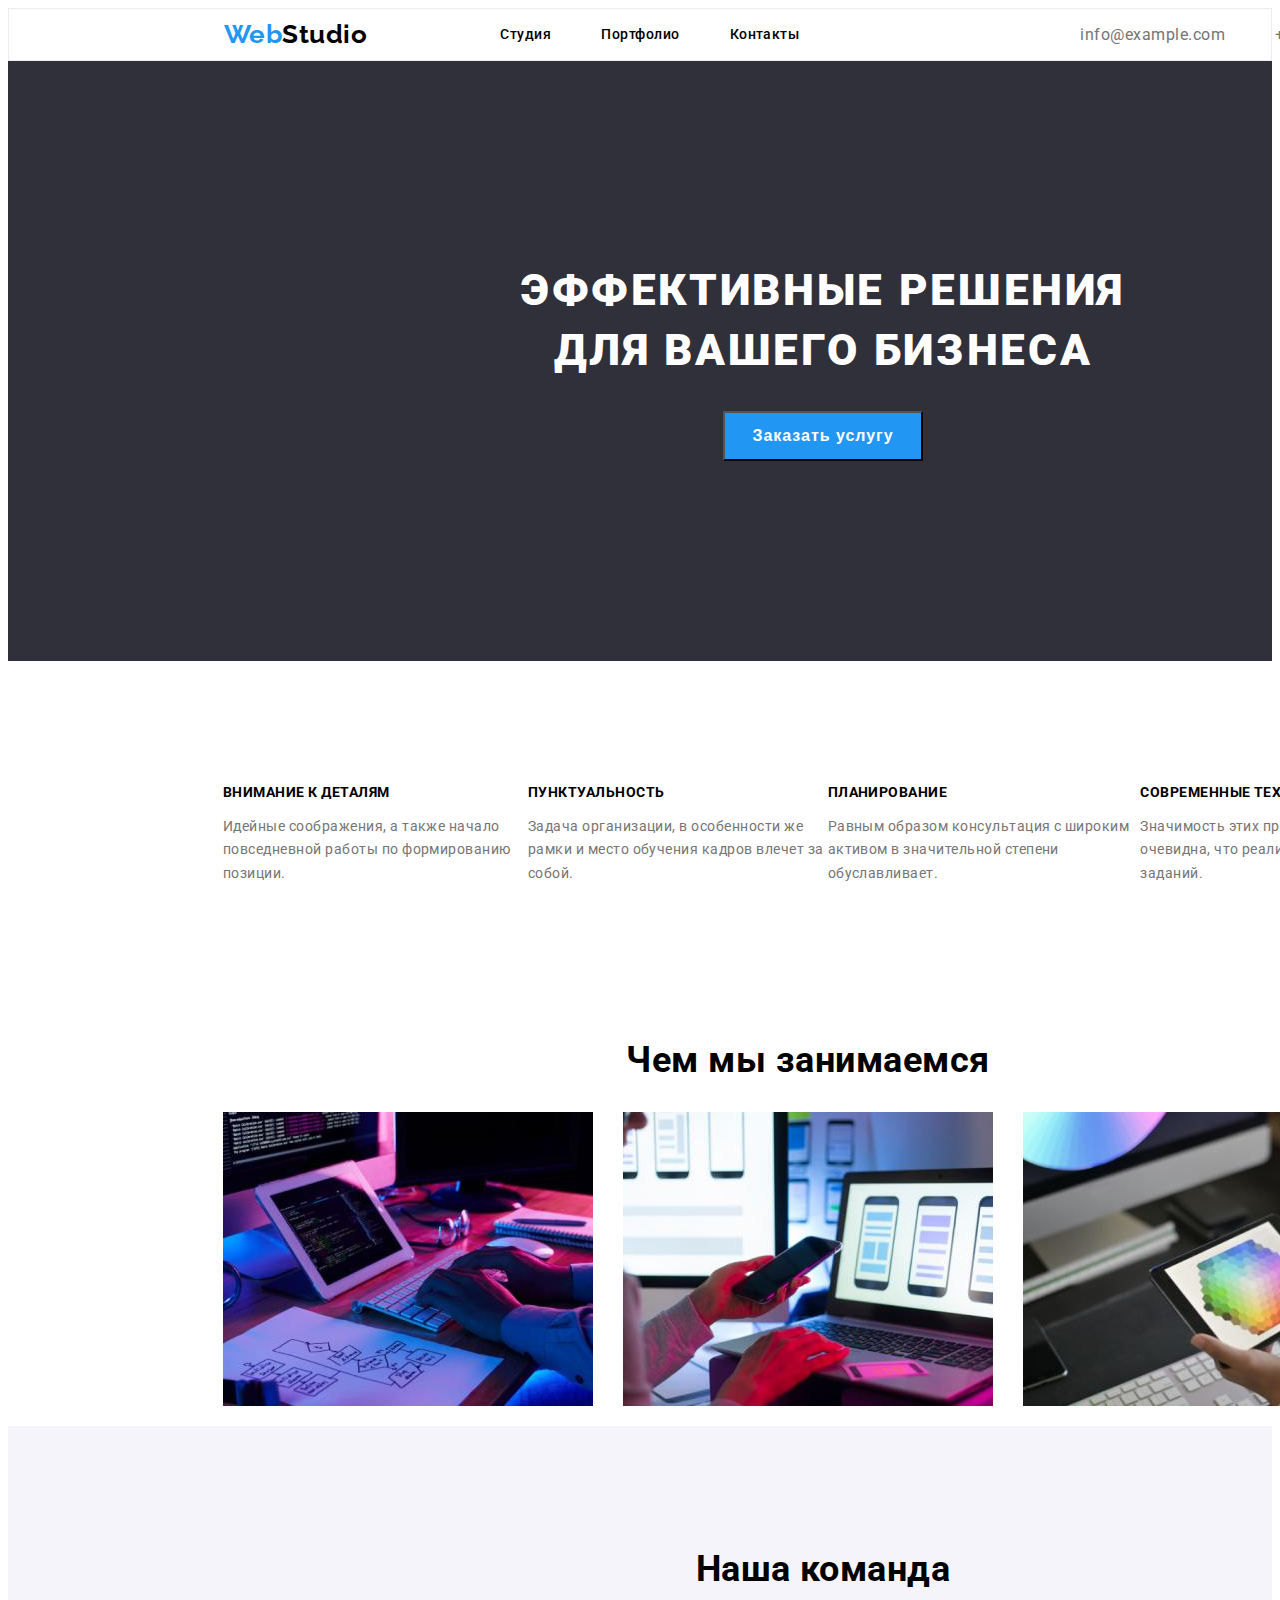
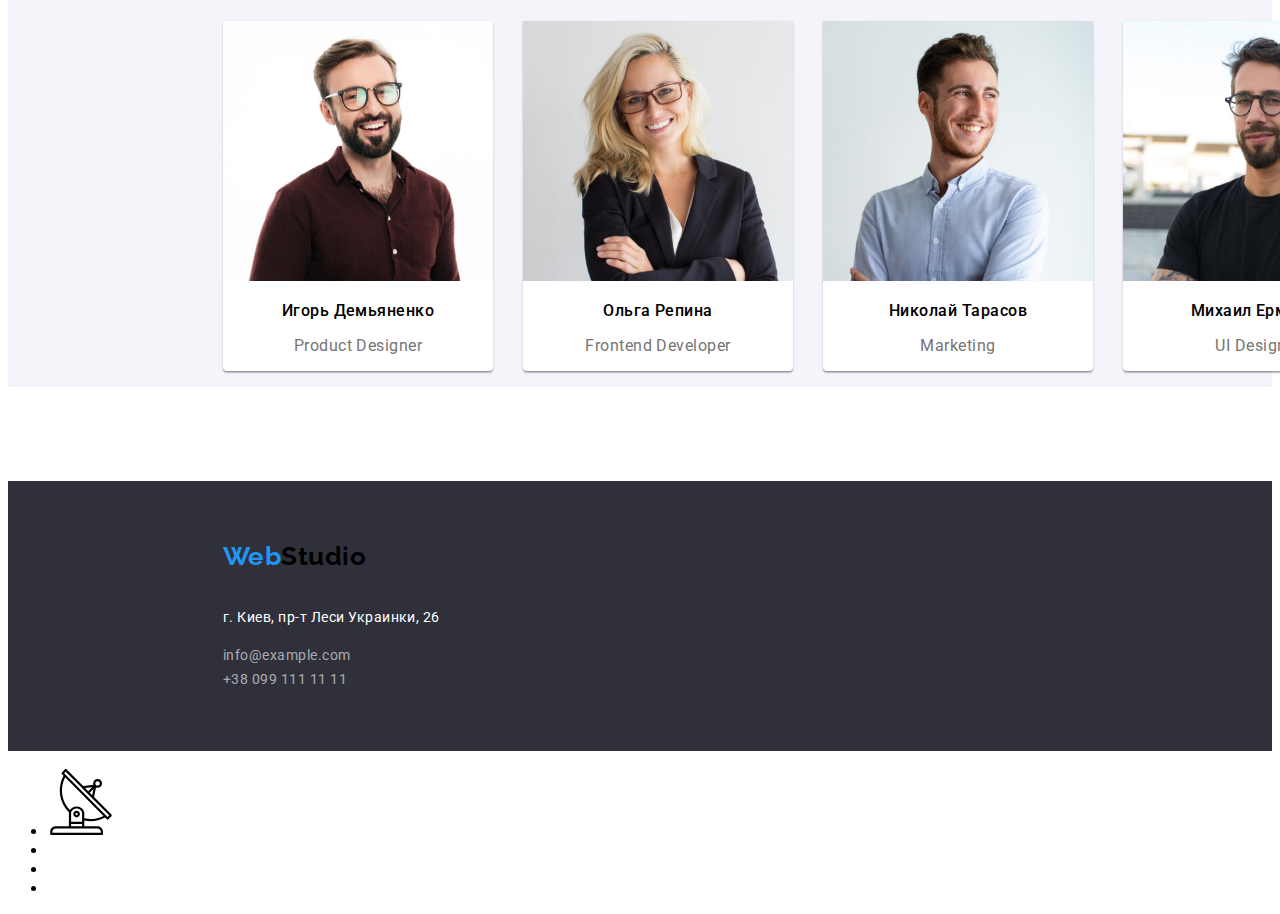
==== index.html @ 46178da6 "problem icons" ====
<!DOCTYPE html>
<html lang="ru">
  <head>
    <meta charset="UTF-8" />
    <meta http-equiv="X-UA-Compatible" content="IE=edge" />
    <meta name="viewport" content="width=device-width, initial-scale=1.0" />
    <title>homework-4</title>
    <link rel="preconnect" href="https://fonts.gstatic.com">
    <link href="https://fonts.googleapis.com/css2?family=Raleway:wght@700&family=Roboto:wght@400;500;700;900&display=swap" rel="stylesheet">
    <link rel="stylesheet" href="https://cdnjs.cloudflare.com/ajax/libs/modern-normalize/1.1.0/modern-normalize.min.css"
        integrity="sha512-wpPYUAdjBVSE4KJnH1VR1HeZfpl1ub8YT/NKx4PuQ5NmX2tKuGu6U/JRp5y+Y8XG2tV+wKQpNHVUX03MfMFn9Q=="
        crossorigin="anonymous" referrerpolicy="no-referrer" />
    <link rel="stylesheet" href="./css/styles.css"/>
  </head>
  <body>
    <header>
      <div class="container">
      <nav class="navigation-line"> 
        <a href="index.html" class="logo"><span class="logo1">Web</span>Studio</a>
        <ul class="navigation">
          <li ><a class="nav-buttons" href="index.html">Студия</a></li>
          <li ><a class="nav-buttons" href="portfolio.html">Портфолио</a></li>
          <li ><a class="nav-buttons" href="contacts.html">Контакты</a></li>
        </ul>
      
        <ul  class="nav-contacts">
          <li><a class="nav-email" href="mailto:info@example.com">info@example.com</a></li>
          <li><a class="nav-tel" href="tel:+380991111111">+38 099 111 11 11</a></li>
        </ul> 
      </nav>   
    </div>
    </header>
    <main>
      <section class="main-section">
        <div class="container">
          <div class="central-section">
          <h1  class="main-congr">Эффективные решения <br>для вашего бизнеса</h1>
          <button class="main-button">Заказать услугу</button></div>
        </div> 
      </section>
      <section>
        <div class="container">
        <ul class="princips-list">
          <li class="princips">
            <h3 class="princips-title">Внимание к деталям</h3>
            <p class="princips-text">Идейные соображения, а также начало повседневной работы по формированию позиции.</p>
          </li>
          <li class="princips">
            <h3 class="princips-title">Пунктуальность</h3>
            <p  class="princips-text">Задача организации, в особенности же рамки и место обучения кадров влечет за собой.</p>
          </li>
          <li class="princips">
            <h3 class="princips-title">Планирование</h3>
            <p  class="princips-text">Равным образом консультация с широким активом в значительной степени обуславливает.</p>
          </li>
          <li class="princips">
            <h3 class="princips-title">Современные технологии</h3>
            <p  class="princips-text">Значимость этих проблем настолько очевидна, что реализация плановых заданий.</p>
          </li>
        </ul>
      </div>
      </section>
      <section class="activities">
        <div class="container">
        <h2 class="activities-title">Чем мы занимаемся</h2>
        <ul class="activities-list">
          <li class="activities-item">
            <img src="images/box1.jpg" alt="box1" width="370">
          </li>
          <li class="activities-item">
            <img src="images/box2.jpg" alt="box2" width="370">
          </li>
          <li class="activities-item">
            <img src="images/box3.jpg" alt="box3" width="370">
          </li>
        </ul>
        </div>
      </section>
      <section class="our-team">
        <div class="container">
        <h2 class="team-title">Наша команда</h2>
        <ul class="team-list">
          <li class="team-card">
            <img src="images/ava1.jpg" alt="card1" width="270">
            <h3 class="cardname">Игорь Демьяненко</h3>
            <p class="role">Product Designer</p>
          </li>
          <li class="team-card">
            <img src="images/ava2.jpg" alt="card2" width="270">
            <h3 class="cardname">Ольга Репина</h3>
            <p class="role">Frontend Developer</p>  
          </li>
          <li class="team-card">
            <img src="images/ava3.jpg" alt="card3" width="270">
            <h3 class="cardname">Николай Тарасов</h3>
            <p class="role">Marketing</p> </li>
          <li class="team-card">
            <img src="images/ava4.jpg" alt="card4" width="270">
            <h3 class="cardname">Михаил Ермаков</h3>
            <p class="role">UI Designer</p></li>
        </ul></div>
      </section>
    </main>
    <footer class="footer">
      <div class="container">
      <a href="index.html" class="logo"><span class="logo1">Web</span>Studio</a>
      <address>
          <ul class="footer-info">
            <li><p class="address">г. Киев, пр-т Леси Украинки, 26</p></li>
            <li><a class="nav-email-down" href="mailto:info@example.com">info@example.com</a></li>
            <li><a class="nav-tel-down" href="tel:+380991111111">+38 099 111 11 11</a></li>
        </ul>
      </address></div>     
    </footer>
    
      <ul class="princips-icons-list" >
        <li class="princips-icons">
          <a>
            <svg class="icon icon-antenna" width="66" height="70">
              <use href="./images/symbol-defs.svg#icon-antenna"></use></svg>
          </a>
        </li>
        <li class="icons-princips"></li>
        <li class="icons-princips"></li>
        <li class="icons-princips"></li>
      </ul>
    
  </body>  
</html>
---- css/styles.css ----
:root{
    --grey-color: #757575;
    --hover-color: #2196f3;
}
body{
    font-family: roboto, sans-serif;
    letter-spacing: 0.03em;
    list-style: none;
}

.container{
    width: 1200px;
    margin-left: 215px;
}

/*логотип*/
.logo {
    font-family: Raleway;
    font-size: 26px;
    font-weight: 700;
    line-height: 1.19;
    color: #000000;
}
.logo:hover{
    color: #000000;
}

.logo1 {
    color: var(--hover-color);
}

/*верхняя навигация*/
.navigation-line{
    display: flex;
    flex-direction: row;
    align-items:center; 
}
header{ 
    border: 1px solid #ECECEC;
}
.navigation, .nav-contacts {
    list-style: none;
    text-decoration: none;
    
}
.navigation {
    display: flex;
    flex-direction: row;
    justify-content: space-between;
    font-size: 14px;
    font-weight: 500;
    line-height: 1.14;
    margin-left: 93px;
}
.nav-buttons{
    color: black;
    padding-right: 50px;   
}

.nav-buttons:hover,
.nav-buttons:focus{
    color: var(--hover-color);
}
.nav-buttons:active{
    color: #2196f3;
}
.nav-contacts{
    align-items: center;
    padding-left: 0px;
    display: inline-flex; 
}
.nav-email {
   color: var(--grey-color);
   padding-left: 231px;
}
.nav-tel{
    color: var(--grey-color);
    padding-left: 50px;
}
.nav-email:hover,
.nav-email:focus {
    color: var(--hover-color);
}
.nav-tel:hover,
.nav-tel:focus{
    color: var(--hover-color);
}
.nav-email, .nav-tel, .logo, .nav-buttons {
    text-decoration: none;
}

/*главная секция*/
.main-section {
    background-color: #2F303A;
}
.central-section{
    display: flex;
    flex-direction: column;
    align-items: center;
}
.main-congr{
    font-size: 44px;
    line-height: 1.36;
    font-weight: 900;
    color: #ffffff;
    text-transform: uppercase;
    letter-spacing: 0.06em;   
    margin: 0px;
    padding-top: 200px;
    text-align: center;
}
.main-button {
    margin-top: 30px;
    margin-bottom: 200px;
    color: #ffffff;
    background-color:var(--hover-color);
    width: 200px;
    height: 50px;
    font-size: 16px;
    line-height: 1.87;
    font-weight: 700;
    letter-spacing: 0.06em;
}

/*princips section*/
.princips-list{
    display: flex;
    justify-content: center;
    padding-top: 94px;
}
.princips:not(::last-child){
    margin-right: 30px;
}
.princips-title {
    font-size: 18px;
    font-weight: 700;
    line-height: 2;
}
.princips-text{
    color: var(--grey-color);
    font-weight: 400;
}
h2{
    font-size: 36px;
    line-height: 1.16;
    font-weight: bold;
}
.princips-list{
    list-style-type: none;
    padding-left: 0px;
}
.princips-list h3{
    text-transform: uppercase;
    line-height: 1.14;
    font-size: 14px;
}
.princips{
    font-size: 14px;
    line-height: 1.7;    
}
/*кнопки*/
.button{
    font-family: roboto;
    font-size: 16px;
    line-height: 1.6;
    font-weight: 500;
    cursor: pointer;
    border: none;
    border-radius: 4px;
    margin-right: 8px;
}
.button:hover, .button:focus{
    background-color: var(--hover-color);
    color:#ffffff;
}


/**activities**/

.activities{
    display: flex;
    padding-top: 94px;
}
.activities-title{
    text-align: center;
}
.activities-list{
    padding-left: 0px;
    list-style-type: none;
    display: flex;
}
.activities-item:not(:last-child){
    padding-right: 30px;
}
.our-team{
    padding-top: 94px;
    display: flex;
    flex-direction: column;
    background-color: #F5F4FA;
}
.team-title{
    text-align: center;
}
.team-list{
    padding-left: 0px;
    display: flex;   
    line-height: 19px;
    list-style: none;
    margin-top: 0px;
}
.team-list li:not(:last-child){
    margin-right: 30px;
}
.team-card{
    background-color: #ffffff;
    box-shadow: 0px 1px 3px rgba(0, 0, 0, 0.12), 0px 1px 1px rgba(0, 0, 0, 0.14), 0px 2px 1px rgba(0, 0, 0, 0.2);
    border-radius: 0px 0px 4px 4px;
}


.cardname{
   text-align: center;
    font-size: 16px;
    font-weight: 500;
}
.role{
    text-align: center;
    font-size: 16px;
    color: var(--grey-color);
    font-weight: 400;
}
/*нижняя часть*/
.footer{
    background-color:#2F303A;
}
.address{
    font-size: 14px;
    font-style: normal;
    line-height: 1.7;
    color: #ffffff;
}
.footer-info{
    margin: 0px;
    padding: 20px 0px 60px 0px;
    text-decoration: none;
    list-style: none;
    font-size: 14px;
    font-style: normal;
    line-height: 1.7;
}
.nav-email-down, .nav-tel-down{
    color: rgba(255, 255, 255, 0.6);
    text-decoration: none;
    list-style: none;
    font-size: 14px;
    font-style: normal;
    line-height: 1.7;
}
.nav-email-down:hover, .nav-email-down:focus{
    color: var(--hover-color);
} 
.nav-tel-down:hover, .nav-tel-down:focus{
    color: var(--hover-color);
}
.footer {
    padding-top: 60px;
    margin-top: 94px;
}
/*портфолио проекты*/
.filters{
    padding-left: 0px;
    margin-top: 94px;
    margin-bottom: 0px;
   display: flex;
   justify-content: center;
   list-style: none;
}
.filters li{
    margin-right: 0px;
}
.button{
    padding: 6px 22px;
}
.projects-list{
    display: flex;
    flex-wrap: wrap;
    padding-top: 34px;
    padding-left: 0px;
    margin-top: 0px;
    
}

.project{
    list-style: none;
    border: 1px solid #EEEEEE;
    margin-bottom: 30px;
}
.project:hover{
    box-shadow: 0px 4px 4px rgba(0, 0, 0, 0.25);            
}

.title-h3, .project p{
    margin: 20px 24px;
}
.project:not(:nth-child(3n+3)){
    margin-right: 30px;

}
.project p{
    color: var(--grey-color);
}
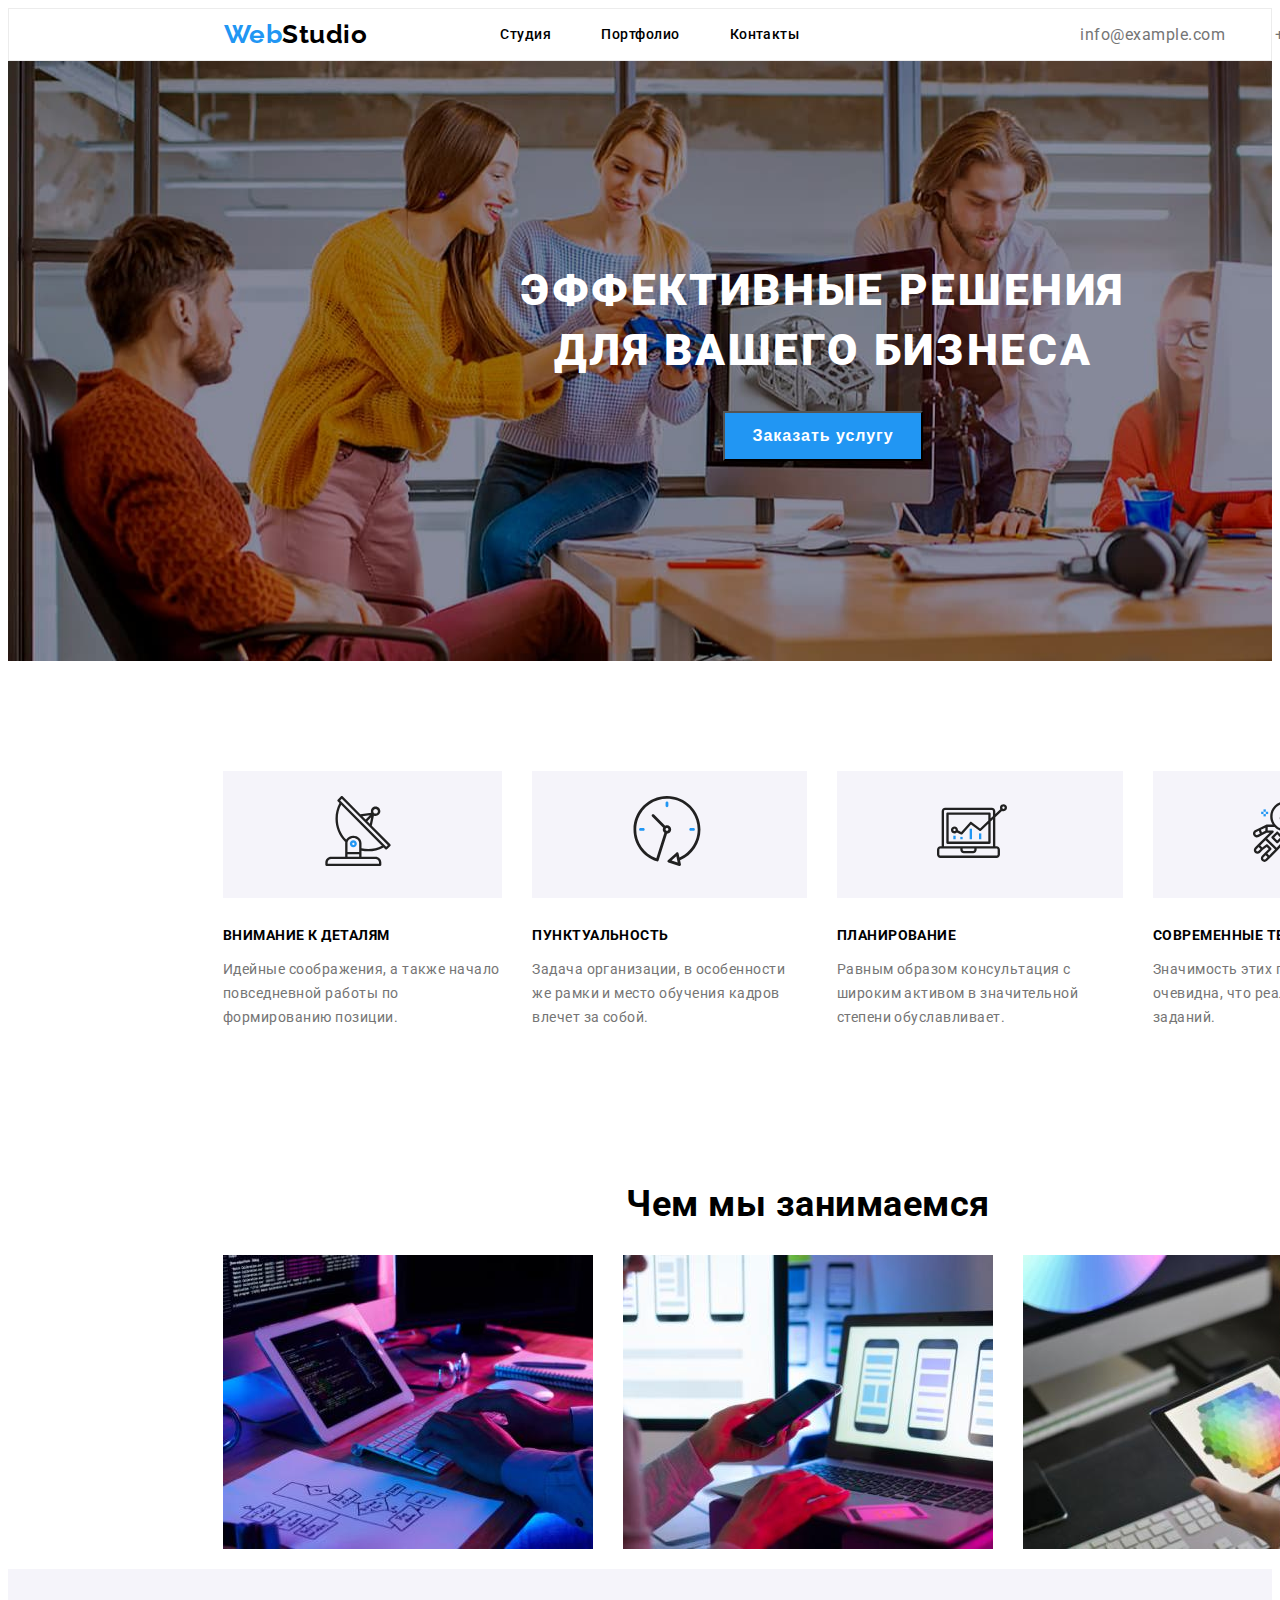
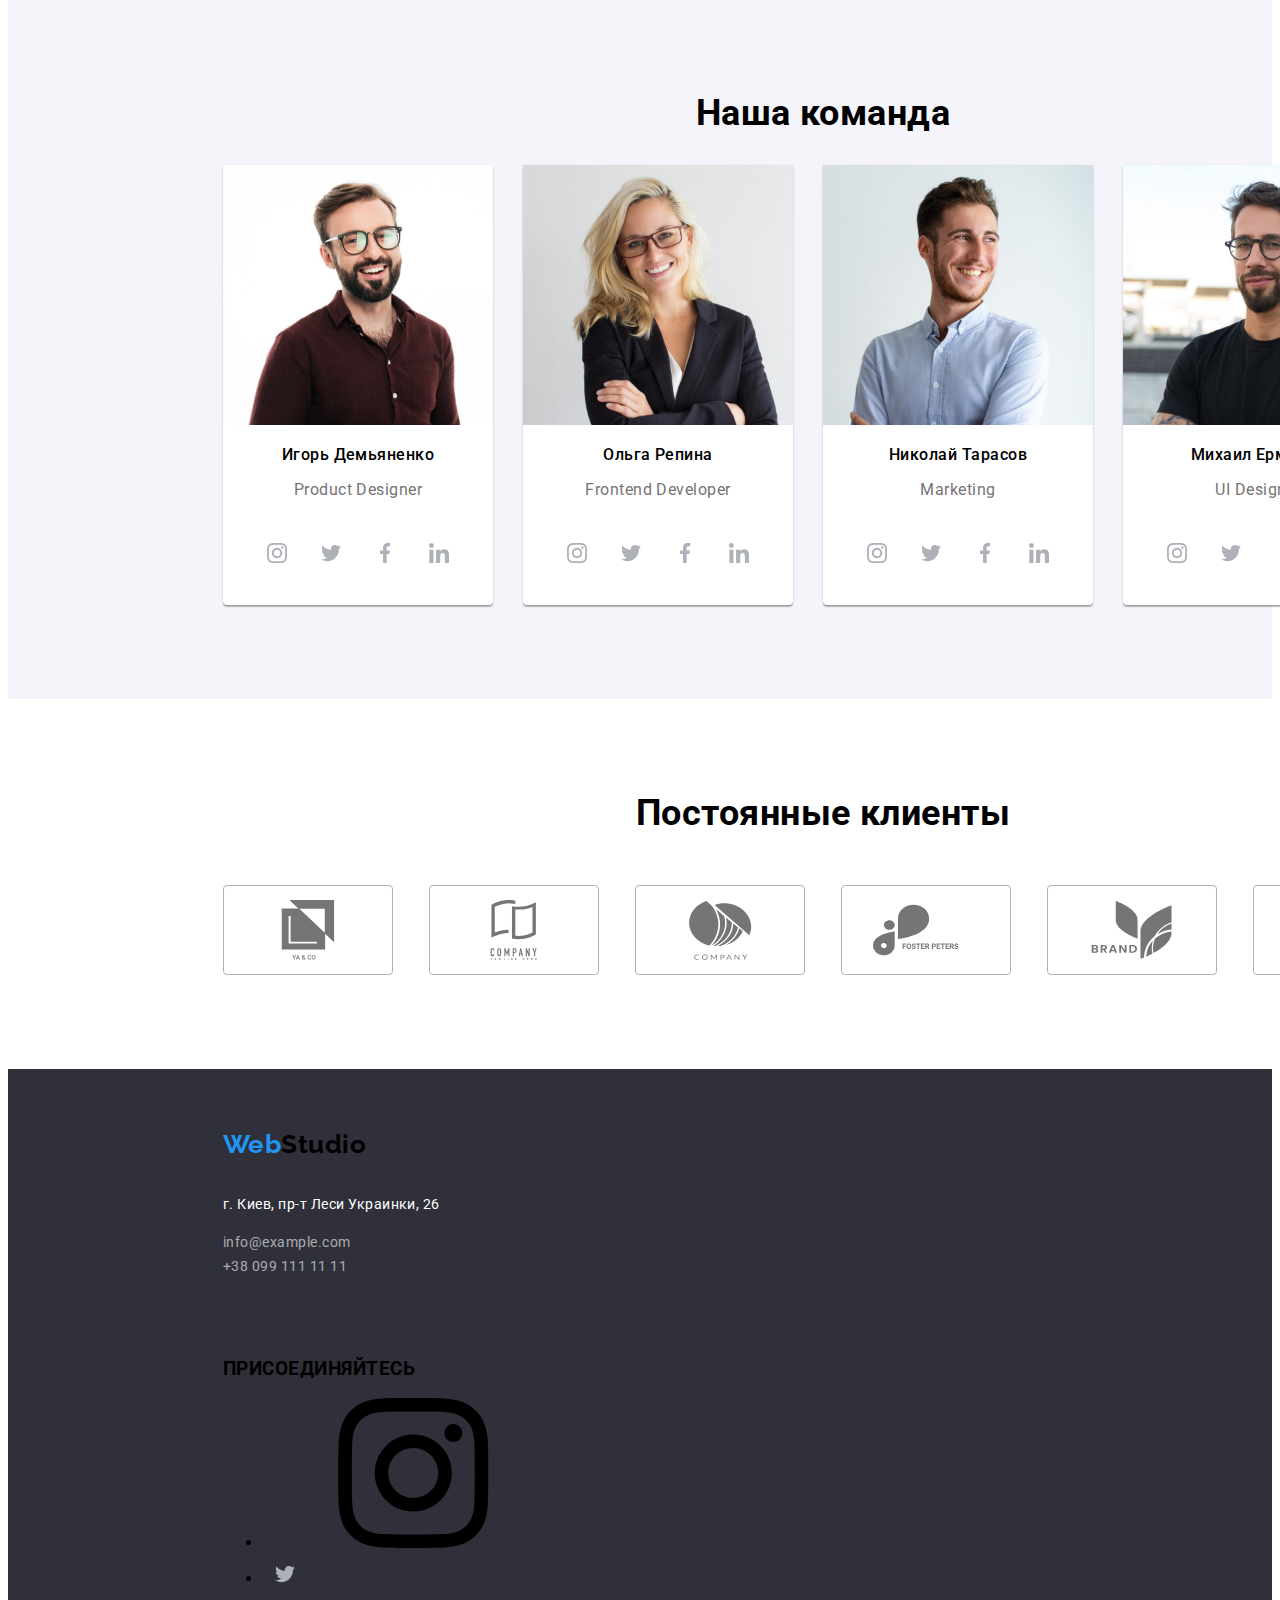
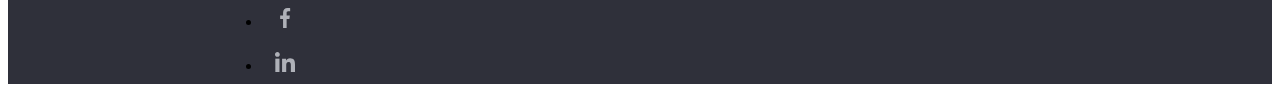
==== commit 84262011: "add social icons to teamcard" ====
--- a/index.html
+++ b/index.html
@@ -5,125 +5,397 @@
     <meta http-equiv="X-UA-Compatible" content="IE=edge" />
     <meta name="viewport" content="width=device-width, initial-scale=1.0" />
     <title>homework-4</title>
-    <link rel="preconnect" href="https://fonts.gstatic.com">
-    <link href="https://fonts.googleapis.com/css2?family=Raleway:wght@700&family=Roboto:wght@400;500;700;900&display=swap" rel="stylesheet">
-    <link rel="stylesheet" href="https://cdnjs.cloudflare.com/ajax/libs/modern-normalize/1.1.0/modern-normalize.min.css"
-        integrity="sha512-wpPYUAdjBVSE4KJnH1VR1HeZfpl1ub8YT/NKx4PuQ5NmX2tKuGu6U/JRp5y+Y8XG2tV+wKQpNHVUX03MfMFn9Q=="
-        crossorigin="anonymous" referrerpolicy="no-referrer" />
-    <link rel="stylesheet" href="./css/styles.css"/>
+    <link rel="preconnect" href="https://fonts.gstatic.com" />
+    <link
+      href="https://fonts.googleapis.com/css2?family=Raleway:wght@700&family=Roboto:wght@400;500;700;900&display=swap"
+      rel="stylesheet"
+    />
+    <link
+      rel="stylesheet"
+      href="https://cdnjs.cloudflare.com/ajax/libs/modern-normalize/1.1.0/modern-normalize.min.css"
+      integrity="sha512-wpPYUAdjBVSE4KJnH1VR1HeZfpl1ub8YT/NKx4PuQ5NmX2tKuGu6U/JRp5y+Y8XG2tV+wKQpNHVUX03MfMFn9Q=="
+      crossorigin="anonymous"
+      referrerpolicy="no-referrer"
+    />
+    <link rel="stylesheet" href="./css/styles.css" />
   </head>
   <body>
     <header>
       <div class="container">
-      <nav class="navigation-line"> 
-        <a href="index.html" class="logo"><span class="logo1">Web</span>Studio</a>
-        <ul class="navigation">
-          <li ><a class="nav-buttons" href="index.html">Студия</a></li>
-          <li ><a class="nav-buttons" href="portfolio.html">Портфолио</a></li>
-          <li ><a class="nav-buttons" href="contacts.html">Контакты</a></li>
-        </ul>
-      
-        <ul  class="nav-contacts">
-          <li><a class="nav-email" href="mailto:info@example.com">info@example.com</a></li>
-          <li><a class="nav-tel" href="tel:+380991111111">+38 099 111 11 11</a></li>
-        </ul> 
-      </nav>   
-    </div>
+        <nav class="navigation-line">
+          <a href="index.html" class="logo"
+            ><span class="logo1">Web</span>Studio</a
+          >
+          <ul class="navigation">
+            <li><a class="nav-buttons" href="index.html">Студия</a></li>
+            <li><a class="nav-buttons" href="portfolio.html">Портфолио</a></li>
+            <li><a class="nav-buttons" href="contacts.html">Контакты</a></li>
+          </ul>
+
+          <ul class="nav-contacts">
+            <li>
+              <a class="nav-email" href="mailto:info@example.com"
+                >info@example.com</a
+              >
+            </li>
+            <li>
+              <a class="nav-tel" href="tel:+380991111111">+38 099 111 11 11</a>
+            </li>
+          </ul>
+        </nav>
+      </div>
     </header>
     <main>
       <section class="main-section">
         <div class="container">
           <div class="central-section">
-          <h1  class="main-congr">Эффективные решения <br>для вашего бизнеса</h1>
-          <button class="main-button">Заказать услугу</button></div>
-        </div> 
+            <h1 class="main-congr">
+              Эффективные решения <br />для вашего бизнеса
+            </h1>
+            <button class="main-button">Заказать услугу</button>
+          </div>
+        </div>
       </section>
       <section>
         <div class="container">
-        <ul class="princips-list">
-          <li class="princips">
-            <h3 class="princips-title">Внимание к деталям</h3>
-            <p class="princips-text">Идейные соображения, а также начало повседневной работы по формированию позиции.</p>
-          </li>
-          <li class="princips">
-            <h3 class="princips-title">Пунктуальность</h3>
-            <p  class="princips-text">Задача организации, в особенности же рамки и место обучения кадров влечет за собой.</p>
-          </li>
-          <li class="princips">
-            <h3 class="princips-title">Планирование</h3>
-            <p  class="princips-text">Равным образом консультация с широким активом в значительной степени обуславливает.</p>
-          </li>
-          <li class="princips">
-            <h3 class="princips-title">Современные технологии</h3>
-            <p  class="princips-text">Значимость этих проблем настолько очевидна, что реализация плановых заданий.</p>
-          </li>
-        </ul>
-      </div>
+          <ul class="princips-list">
+            <li class="princips">
+              <div class="princips-icon-overlay">
+                <svg class="icon icon-antenna" width="70" height="70">
+                  <use href="./images/symbol-defs.svg#icon-antenna"></use>
+                </svg>
+              </div>
+              <h3 class="princips-title">Внимание к деталям</h3>
+              <p class="princips-text">
+                Идейные соображения, а также начало повседневной работы по
+                формированию позиции.
+              </p>
+            </li>
+            <li class="princips">
+              <div class="princips-icon-overlay">
+                <svg class="icon icon-antenna" width="70" height="70">
+                  <use href="./images/symbol-defs.svg#icon-clock"></use>
+                </svg>
+              </div>
+              <h3 class="princips-title">Пунктуальность</h3>
+              <p class="princips-text">
+                Задача организации, в особенности же рамки и место обучения
+                кадров влечет за собой.
+              </p>
+            </li>
+            <li class="princips">
+              <div class="princips-icon-overlay">
+                <svg class="icon icon-antenna" width="70" height="70">
+                  <use href="./images/symbol-defs.svg#icon-diagram"></use>
+                </svg>
+              </div>
+              <h3 class="princips-title">Планирование</h3>
+              <p class="princips-text">
+                Равным образом консультация с широким активом в значительной
+                степени обуславливает.
+              </p>
+            </li>
+            <li class="princips">
+              <div class="princips-icon-overlay">
+                <svg class="icon icon-antenna" width="70" height="70">
+                  <use href="./images/symbol-defs.svg#icon-astronaut"></use>
+                </svg>
+              </div>
+              <h3 class="princips-title">Современные технологии</h3>
+              <p class="princips-text">
+                Значимость этих проблем настолько очевидна, что реализация
+                плановых заданий.
+              </p>
+            </li>
+          </ul>
+        </div>
       </section>
       <section class="activities">
         <div class="container">
-        <h2 class="activities-title">Чем мы занимаемся</h2>
-        <ul class="activities-list">
-          <li class="activities-item">
-            <img src="images/box1.jpg" alt="box1" width="370">
-          </li>
-          <li class="activities-item">
-            <img src="images/box2.jpg" alt="box2" width="370">
-          </li>
-          <li class="activities-item">
-            <img src="images/box3.jpg" alt="box3" width="370">
-          </li>
-        </ul>
+          <h2 class="activities-title">Чем мы занимаемся</h2>
+          <ul class="activities-list">
+            <li class="activities-item">
+              <img src="images/box1.jpg" alt="box1" width="370" />
+            </li>
+            <li class="activities-item">
+              <img src="images/box2.jpg" alt="box2" width="370" />
+            </li>
+            <li class="activities-item">
+              <img src="images/box3.jpg" alt="box3" width="370" />
+            </li>
+          </ul>
         </div>
       </section>
       <section class="our-team">
         <div class="container">
-        <h2 class="team-title">Наша команда</h2>
-        <ul class="team-list">
-          <li class="team-card">
-            <img src="images/ava1.jpg" alt="card1" width="270">
-            <h3 class="cardname">Игорь Демьяненко</h3>
-            <p class="role">Product Designer</p>
-          </li>
-          <li class="team-card">
-            <img src="images/ava2.jpg" alt="card2" width="270">
-            <h3 class="cardname">Ольга Репина</h3>
-            <p class="role">Frontend Developer</p>  
-          </li>
-          <li class="team-card">
-            <img src="images/ava3.jpg" alt="card3" width="270">
-            <h3 class="cardname">Николай Тарасов</h3>
-            <p class="role">Marketing</p> </li>
-          <li class="team-card">
-            <img src="images/ava4.jpg" alt="card4" width="270">
-            <h3 class="cardname">Михаил Ермаков</h3>
-            <p class="role">UI Designer</p></li>
-        </ul></div>
+          <h2 class="team-title">Наша команда</h2>
+          <ul class="team-list">
+            <li class="team-card">
+              <img src="images/ava1.jpg" alt="card1" width="270" />
+              <h3 class="cardname">Игорь Демьяненко</h3>
+              <p class="role">Product Designer</p>
+              <ul class="social-list">
+                <li class="social-list-item">
+                  <a class="social-list-link" href="">
+                    <svg class="social-list-icon">
+                      <use href="./images/symbol-defs.svg#icon-instagram"></use>
+                    </svg>
+                  </a>
+                </li>
+                <li class="social-list-item">
+                  <a class="social-list-link" href="">
+                    <svg class="social-list-icon">
+                      <use href="./images/symbol-defs.svg#icon-twitter"></use>
+                    </svg>
+                  </a>
+                </li>
+                <li class="social-list-item">
+                  <a class="social-list-link" href="">
+                    <svg class="social-list-icon">
+                      <use href="./images/symbol-defs.svg#icon-facebook"></use>
+                    </svg>
+                  </a>
+                </li>
+                <li class="social-list-item">
+                  <a class="social-list-link" href="">
+                    <svg class="social-list-icon">
+                      <use href="./images/symbol-defs.svg#icon-linkedin"></use>
+                    </svg>
+                  </a>
+                </li>
+              </ul>
+            </li>
+            <li class="team-card">
+              <img src="images/ava2.jpg" alt="card2" width="270" />
+              <h3 class="cardname">Ольга Репина</h3>
+              <p class="role">Frontend Developer</p>
+              <ul class="social-list">
+                <li class="social-list-item">
+                  <a class="social-list-link" href="">
+                    <svg class="social-list-icon">
+                      <use href="./images/symbol-defs.svg#icon-instagram"></use>
+                    </svg>
+                  </a>
+                </li>
+                <li class="social-list-item">
+                  <a class="social-list-link" href="">
+                    <svg class="social-list-icon">
+                      <use href="./images/symbol-defs.svg#icon-twitter"></use>
+                    </svg>
+                  </a>
+                </li>
+                <li class="social-list-item">
+                  <a class="social-list-link" href="">
+                    <svg class="social-list-icon">
+                      <use href="./images/symbol-defs.svg#icon-facebook"></use>
+                    </svg>
+                  </a>
+                </li>
+                <li class="social-list-item">
+                  <a class="social-list-link" href="">
+                    <svg class="social-list-icon">
+                      <use href="./images/symbol-defs.svg#icon-linkedin"></use>
+                    </svg>
+                  </a>
+                </li>
+              </ul>
+            </li>
+            <li class="team-card">
+              <img src="images/ava3.jpg" alt="card3" width="270" />
+              <h3 class="cardname">Николай Тарасов</h3>
+              <p class="role">Marketing</p>
+              <ul class="social-list">
+                <li class="social-list-item">
+                  <a class="social-list-link" href="">
+                    <svg class="social-list-icon">
+                      <use href="./images/symbol-defs.svg#icon-instagram"></use>
+                    </svg>
+                  </a>
+                </li>
+                <li class="social-list-item">
+                  <a class="social-list-link" href="">
+                    <svg class="social-list-icon">
+                      <use href="./images/symbol-defs.svg#icon-twitter"></use>
+                    </svg>
+                  </a>
+                </li>
+                <li class="social-list-item">
+                  <a class="social-list-link" href="">
+                    <svg class="social-list-icon">
+                      <use href="./images/symbol-defs.svg#icon-facebook"></use>
+                    </svg>
+                  </a>
+                </li>
+                <li class="social-list-item">
+                  <a class="social-list-link" href="">
+                    <svg class="social-list-icon">
+                      <use href="./images/symbol-defs.svg#icon-linkedin"></use>
+                    </svg>
+                  </a>
+                </li>
+              </ul>
+            </li>
+            <li class="team-card">
+              <img src="images/ava4.jpg" alt="card4" width="270" />
+              <h3 class="cardname">Михаил Ермаков</h3>
+              <p class="role">UI Designer</p>
+              <ul class="social-list">
+                <li class="social-list-item">
+                  <a class="social-list-link" href="">
+                    <svg class="social-list-icon">
+                      <use href="./images/symbol-defs.svg#icon-instagram"></use>
+                    </svg>
+                  </a>
+                </li>
+                <li class="social-list-item">
+                  <a class="social-list-link" href="">
+                    <svg class="social-list-icon">
+                      <use href="./images/symbol-defs.svg#icon-twitter"></use>
+                    </svg>
+                  </a>
+                </li>
+                <li class="social-list-item">
+                  <a class="social-list-link" href="">
+                    <svg class="social-list-icon">
+                      <use href="./images/symbol-defs.svg#icon-facebook"></use>
+                    </svg>
+                  </a>
+                </li>
+                <li class="social-list-item">
+                  <a class="social-list-link" href="">
+                    <svg class="social-list-icon">
+                      <use href="./images/symbol-defs.svg#icon-linkedin"></use>
+                    </svg>
+                  </a>
+                </li>
+              </ul>
+            </li>
+          </ul>
+        </div>
+      </section>
+      <section class="regular-clients">
+        <div class="container">
+          <h2 class="clients-title">Постоянные клиенты</h2>
+          <ul class="clients-logo-list">
+            <li class="clients-logo-item">
+              <a href="" class="clients-logo-link">
+                <svg class="clients-logo">
+                  <use
+                    href="./images/symbol-defs.svg#icon-regular-clients-1"
+                  ></use>
+                </svg>
+              </a>
+            </li>
+            <li class="clients-logo-item">
+              <a href="" class="clients-logo-link">
+                <svg class="clients-logo">
+                  <use
+                    href="./images/symbol-defs.svg#icon-regular-clients-2"
+                  ></use>
+                </svg>
+              </a>
+            </li>
+            <li class="clients-logo-item">
+              <a href="" class="clients-logo-link">
+                <svg class="clients-logo">
+                  <use
+                    href="./images/symbol-defs.svg#icon-regular-clients-3"
+                  ></use>
+                </svg>
+              </a>
+            </li>
+            <li class="clients-logo-item">
+              <a href="" class="clients-logo-link">
+                <svg class="clients-logo">
+                  <use
+                    href="./images/symbol-defs.svg#icon-regular-clients-4"
+                  ></use>
+                </svg>
+              </a>
+            </li>
+            <li class="clients-logo-item">
+              <a href="" class="clients-logo-link">
+                <svg class="clients-logo">
+                  <use
+                    href="./images/symbol-defs.svg#icon-regular-clients-5"
+                  ></use>
+                </svg>
+              </a>
+            </li>
+            <li class="clients-logo-item">
+              <a href="" class="clients-logo-link">
+                <svg class="clients-logo">
+                  <use
+                    href="./images/symbol-defs.svg#icon-regular-clients-6"
+                  ></use>
+                </svg>
+              </a>
+            </li>
+          </ul>
+        </div>
       </section>
     </main>
     <footer class="footer">
       <div class="container">
-      <a href="index.html" class="logo"><span class="logo1">Web</span>Studio</a>
-      <address>
-          <ul class="footer-info">
-            <li><p class="address">г. Киев, пр-т Леси Украинки, 26</p></li>
-            <li><a class="nav-email-down" href="mailto:info@example.com">info@example.com</a></li>
-            <li><a class="nav-tel-down" href="tel:+380991111111">+38 099 111 11 11</a></li>
-        </ul>
-      </address></div>     
+        <div class="footer-blocks">
+          <div class="footer-address">
+          <a href="index.html" class="logo"
+            ><span class="logo1">Web</span>Studio</a
+          >
+          <address>
+            <ul class="footer-info">
+              <li><p class="address">г. Киев, пр-т Леси Украинки, 26</p></li>
+              <li>
+                <a class="nav-email-down" href="mailto:info@example.com"
+                  >info@example.com</a
+                >
+              </li>
+              <li>
+                <a class="nav-tel-down" href="tel:+380991111111"
+                  >+38 099 111 11 11</a
+                >
+              </li>
+            </ul>
+          </address>
+        </div>
+        <div class="footer-social">
+          <section class="social-list-footer">
+            <h3 class="social-list-title">ПРИСОЕДИНЯЙТЕСЬ</h3>
+            <ul class="footer-social-list">
+              <li class="footer-social-list-item">
+                <a class="footer-social-list-link" href="">
+                  <svg class="footer-social-list-icon">
+                    <use href="./images/symbol-defs.svg#icon-instagram"></use>
+                  </svg>
+                </a>
+              </li>
+              <li class="social-list-item">
+                <a class="social-list-link" href="">
+                  <svg class="social-list-icon">
+                    <use href="./images/symbol-defs.svg#icon-twitter"></use>
+                  </svg>
+                </a>
+              </li>
+              <li class="social-list-item">
+                <a class="social-list-link" href="">
+                  <svg class="social-list-icon">
+                    <use href="./images/symbol-defs.svg#icon-facebook"></use>
+                  </svg>
+                </a>
+              </li>
+              <li class="social-list-item">
+                <a class="social-list-link" href="">
+                  <svg class="social-list-icon">
+                    <use href="./images/symbol-defs.svg#icon-linkedin"></use>
+                  </svg>
+                </a>
+              </li>
+            </ul>
+          </section>
+        </div>
+        </div>
+        
+      </div>
     </footer>
-    
-      <ul class="princips-icons-list" >
-        <li class="princips-icons">
-          <a>
-            <svg class="icon icon-antenna" width="66" height="70">
-              <use href="./images/symbol-defs.svg#icon-antenna"></use></svg>
-          </a>
-        </li>
-        <li class="icons-princips"></li>
-        <li class="icons-princips"></li>
-        <li class="icons-princips"></li>
-      </ul>
-    
-  </body>  
-</html>    +  </body>
+</html>
--- a/css/styles.css
+++ b/css/styles.css
@@ -1,6 +1,7 @@
 :root{
     --grey-color: #757575;
     --hover-color: #2196f3;
+    --link-color: #AFB1B8;
 }
 body{
     font-family: roboto, sans-serif;
@@ -92,6 +93,8 @@
 /*главная секция*/
 .main-section {
     background-color: #2F303A;
+    background-image: url("../images/hero-image.jpg");
+    background-size: cover;
 }
 .central-section{
     display: flex;
@@ -154,9 +157,21 @@
     line-height: 1.14;
     font-size: 14px;
 }
-.princips{
-    font-size: 14px;
-    line-height: 1.7;    
+.princips {
+    font-size: 14px;
+    line-height: 1.7;   
+}
+.princips:not(:last-child){
+    margin-right:30px ; 
+}
+.icon{
+    background-position: center;
+    margin:  25px 100px;
+}
+.princips-icon-overlay{
+    background-color: #F5F4FA;
+    background-size: 270px 120px;
+    margin-bottom: 30px;
 }
 /*кнопки*/
 .button{
@@ -192,6 +207,7 @@
 .activities-item:not(:last-child){
     padding-right: 30px;
 }
+/**our team section**/
 .our-team{
     padding-top: 94px;
     display: flex;
@@ -207,17 +223,16 @@
     line-height: 19px;
     list-style: none;
     margin-top: 0px;
-}
-.team-list li:not(:last-child){
-    margin-right: 30px;
-}
+    margin-bottom: 94px;
+}
+
 .team-card{
     background-color: #ffffff;
     box-shadow: 0px 1px 3px rgba(0, 0, 0, 0.12), 0px 1px 1px rgba(0, 0, 0, 0.14), 0px 2px 1px rgba(0, 0, 0, 0.2);
     border-radius: 0px 0px 4px 4px;
-}
-
-
+    width: 270px;
+    margin-right: 30px;
+}
 .cardname{
    text-align: center;
     font-size: 16px;
@@ -229,6 +244,75 @@
     color: var(--grey-color);
     font-weight: 400;
 }
+/**social icons*/
+.social-list{
+    list-style: none;
+    display: flex;
+    justify-content: space-between;
+    padding: 16px 32px 30px;
+    
+}
+.social-list-item{
+    margin: 0px;
+}
+.social-list-link{
+    display: flex;
+    align-items: center;
+    justify-content: center;
+   width: 44px;
+   height: 44px;
+   border-radius: 50%;
+   fill: var(--link-color);
+}
+.social-list-icon{
+   width: 20px;
+   height: 20px;
+}
+
+.social-list-link:hover,
+.social-list-link:focus{
+  fill: #ffffff;
+  background-color: var(--hover-color);
+}
+
+/** clients section**/
+.regular-clients{
+    margin-top: 94px;
+}
+.clients-title{
+    display: flex;
+    justify-content: center;
+    margin: 0px auto 50px;;
+}
+.clients-logo-list{
+    padding: 0px;
+    list-style: none;
+    display: flex;
+    justify-content: space-between;
+}
+.clients-logo-link{
+    display: flex;
+    justify-content: center;
+    align-items: center;
+    width: 170px;
+    height: 90px;
+    fill: var(--grey-color);
+    border: 1px solid #AFB1B8;
+    box-sizing: border-box;
+    border-radius: 4px;
+}
+.clients-logo {
+    width: 106px;
+    height: 60px;
+}
+
+.clients-logo-link:hover,
+.clients-logo-link:focus{
+    fill: var(--hover-color);
+    border-color: var(--hover-color);
+}
+
+
 /*нижняя часть*/
 .footer{
     background-color:#2F303A;
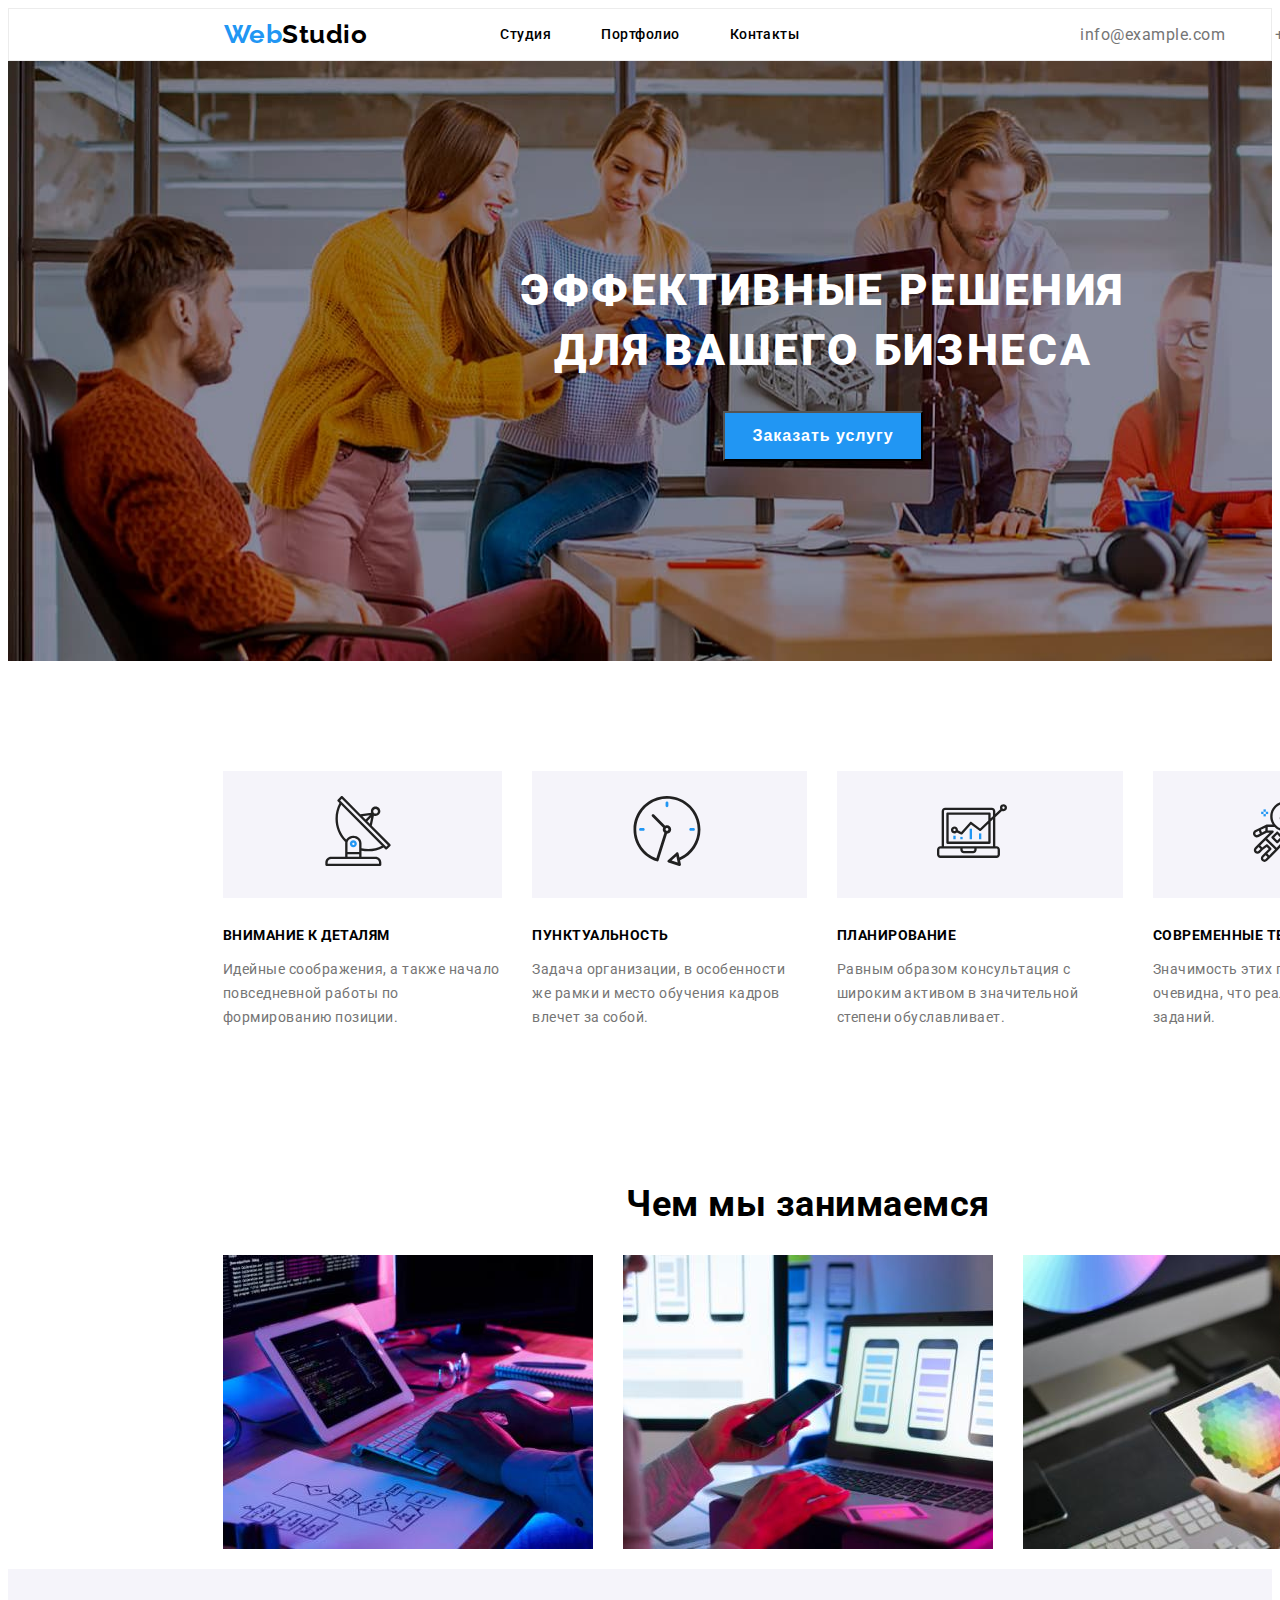
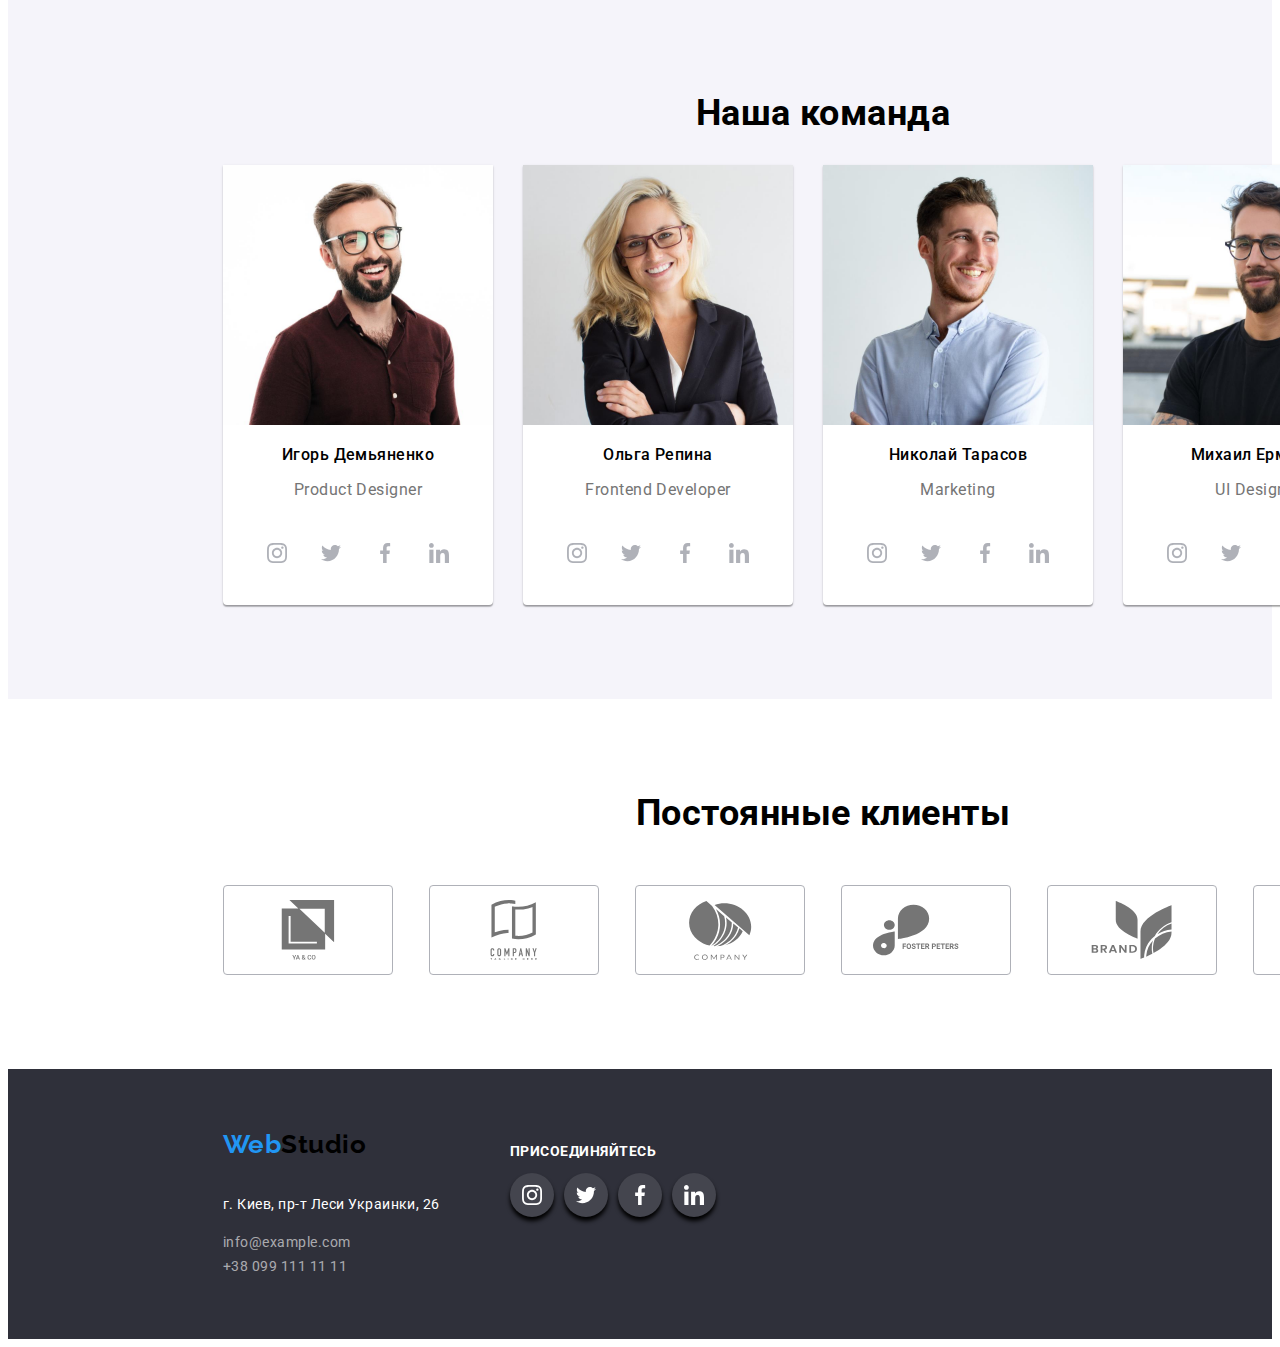
==== commit f9d18eb3: "add footer social" ====
--- a/index.html
+++ b/index.html
@@ -361,10 +361,10 @@
         <div class="footer-social">
           <section class="social-list-footer">
             <h3 class="social-list-title">ПРИСОЕДИНЯЙТЕСЬ</h3>
-            <ul class="footer-social-list">
-              <li class="footer-social-list-item">
-                <a class="footer-social-list-link" href="">
-                  <svg class="footer-social-list-icon">
+            <ul class="social-list">
+              <li class="social-list-item">
+                <a class="social-list-link" href="">
+                  <svg class="social-list-icon">
                     <use href="./images/symbol-defs.svg#icon-instagram"></use>
                   </svg>
                 </a>
--- a/css/styles.css
+++ b/css/styles.css
@@ -312,7 +312,6 @@
     border-color: var(--hover-color);
 }
 
-
 /*нижняя часть*/
 .footer{
     background-color:#2F303A;
@@ -349,6 +348,34 @@
 .footer {
     padding-top: 60px;
     margin-top: 94px;
+}
+.footer-blocks{
+    display: flex;
+}
+.footer-social{
+    margin-left: 70px;
+}
+.footer-social .social-list{
+    margin:0px;
+    padding: 0px;
+    display: flex;
+    justify-content: flex-start;
+}
+.footer-social .social-list-item{
+    
+    background-color: #FFFFFF1A;
+    border-radius: 50%;
+    margin: 0px 10px 0px 0px;
+    border: 1px;
+    box-shadow:0px 4px 4px 0px;
+}
+.footer-social .social-list-icon{
+    fill: #ffffff;
+}
+.social-list-title{
+    color: #ffffff;
+    font-size: 14px;
+    line-height: 16px;
 }
 /*портфолио проекты*/
 .filters{
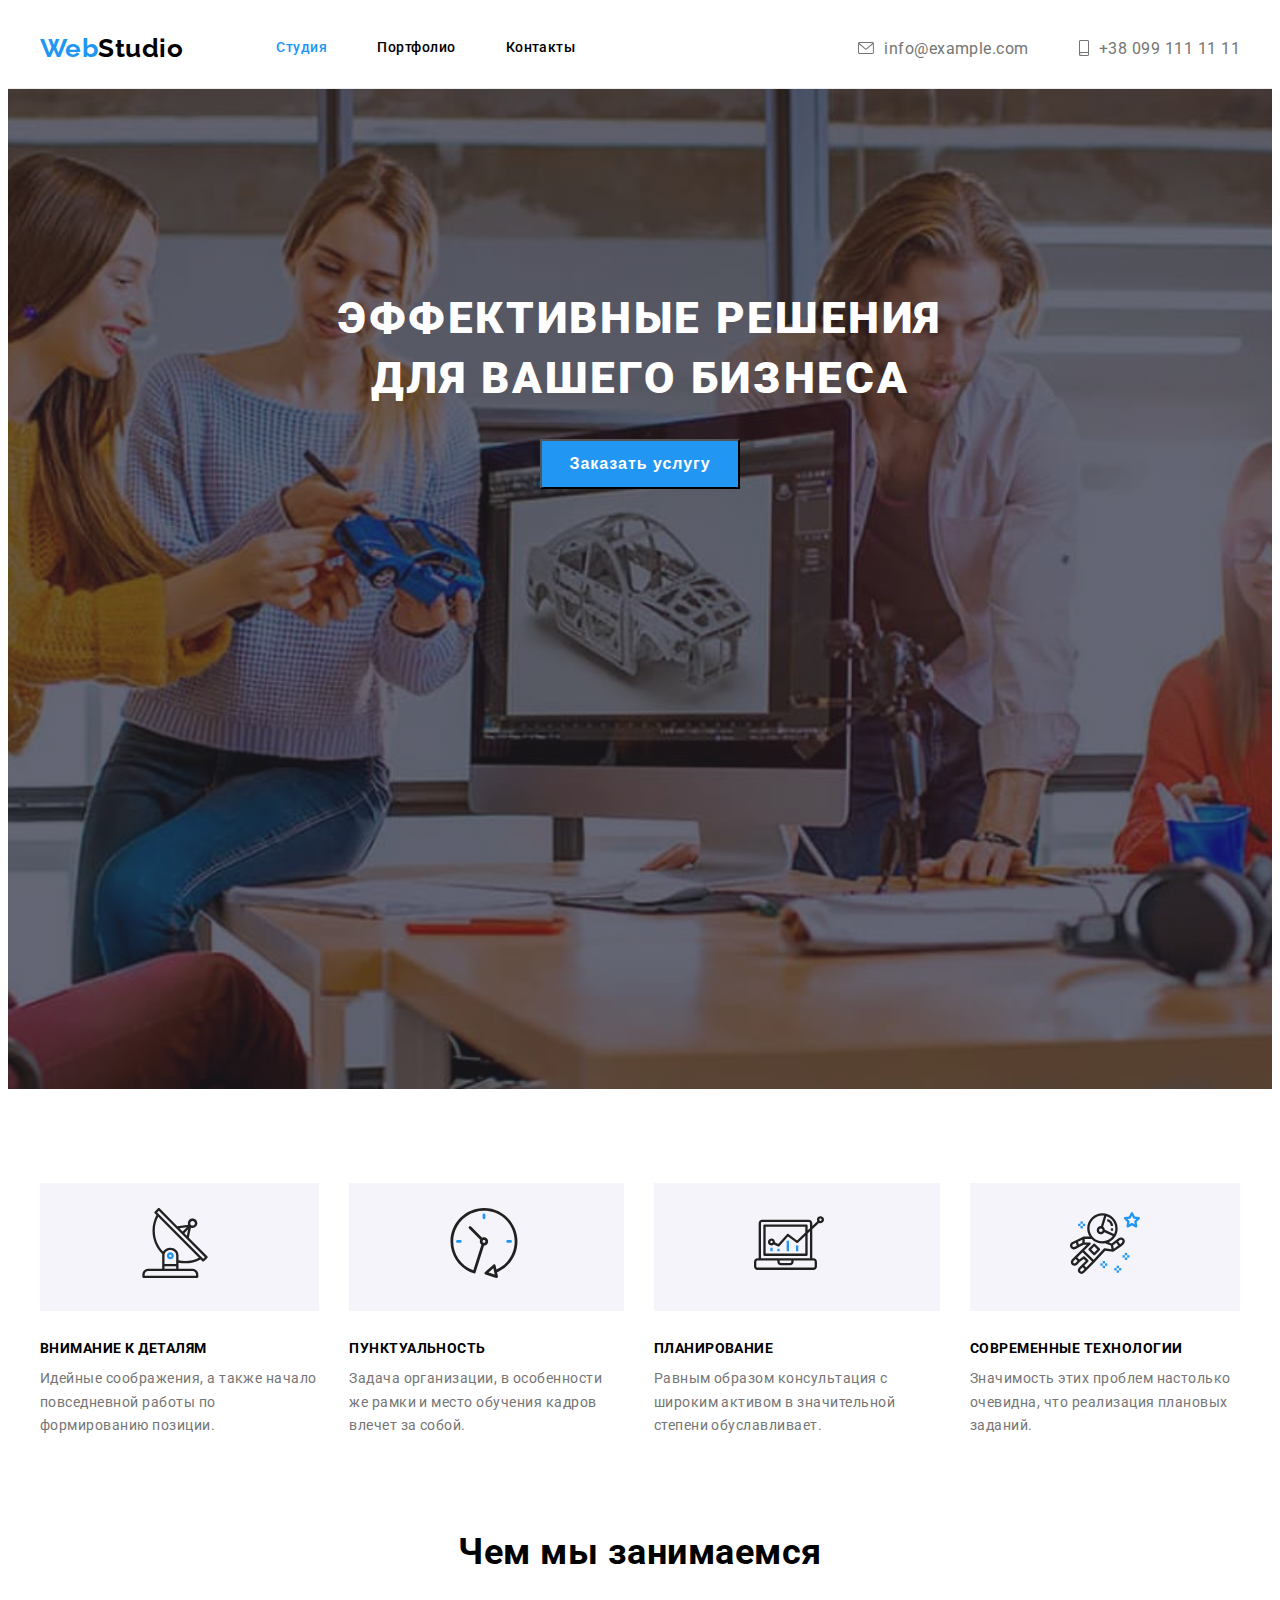
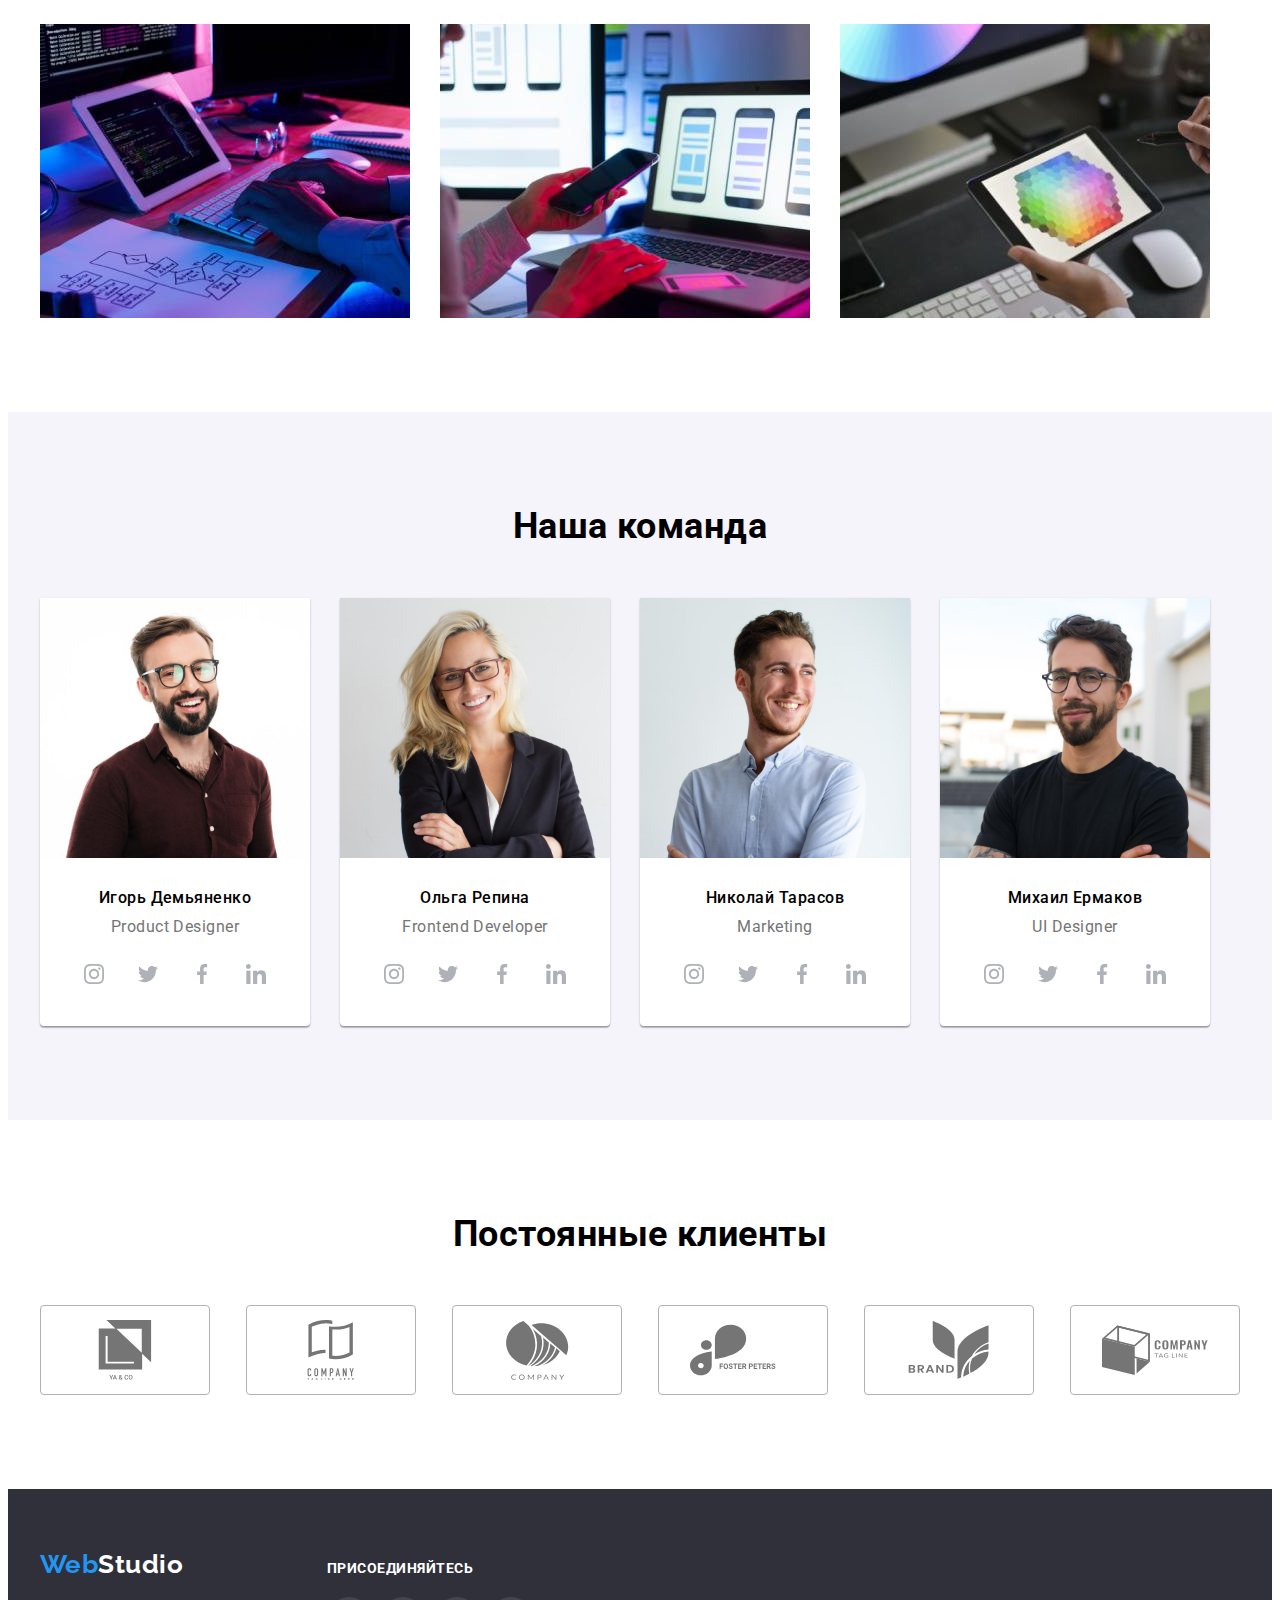
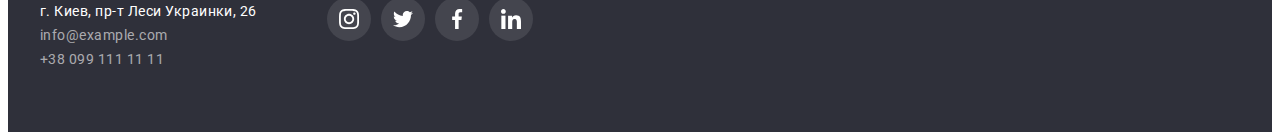
==== commit 2140546c: "HW4 final" ====
--- a/index.html
+++ b/index.html
@@ -21,28 +21,39 @@
   </head>
   <body>
     <header>
-      <div class="container">
+      <div class="container header-flex">
         <nav class="navigation-line">
           <a href="index.html" class="logo"
             ><span class="logo1">Web</span>Studio</a
           >
           <ul class="navigation">
-            <li><a class="nav-buttons" href="index.html">Студия</a></li>
-            <li><a class="nav-buttons" href="portfolio.html">Портфолио</a></li>
-            <li><a class="nav-buttons" href="contacts.html">Контакты</a></li>
-          </ul>
-
-          <ul class="nav-contacts">
-            <li>
-              <a class="nav-email" href="mailto:info@example.com"
-                >info@example.com</a
-              >
-            </li>
-            <li>
-              <a class="nav-tel" href="tel:+380991111111">+38 099 111 11 11</a>
+            <li class="navigation-item">
+              <a class="nav-buttons current" href="index.html">Студия</a>
+            </li>
+            <li class="navigation-item">
+              <a class="nav-buttons" href="portfolio.html">Портфолио</a>
+            </li>
+            <li class="navigation-item">
+              <a class="nav-buttons" href="contacts.html">Контакты</a>
             </li>
           </ul>
         </nav>
+        <ul class="nav-contacts">
+          <li class="navigation-item">
+            <a class="nav-email" href="mailto:info@example.com"> 
+              <svg class="contact-icon" width="16px" height="12px">
+                <use href="./images/icons.svg#icon-mail"></use>
+              </svg> <span>info@example.com</span> 
+              </a>
+          </li>
+          <li class="navigation-item">
+            <a class="nav-tel" href="tel:+380991111111">
+              <svg class="contact-icon" width="10px" height="16px">
+                <use href="./images/icons.svg#icon-smartphone"></use>
+              </svg>
+              <span>+38 099 111 11 11</span></a>
+          </li>
+        </ul>
       </div>
     </header>
     <main>
@@ -56,13 +67,13 @@
           </div>
         </div>
       </section>
-      <section>
+      <section class="section">
         <div class="container">
           <ul class="princips-list">
             <li class="princips">
               <div class="princips-icon-overlay">
                 <svg class="icon icon-antenna" width="70" height="70">
-                  <use href="./images/symbol-defs.svg#icon-antenna"></use>
+                  <use href="./images/icons.svg#icon-antenna"></use>
                 </svg>
               </div>
               <h3 class="princips-title">Внимание к деталям</h3>
@@ -74,7 +85,7 @@
             <li class="princips">
               <div class="princips-icon-overlay">
                 <svg class="icon icon-antenna" width="70" height="70">
-                  <use href="./images/symbol-defs.svg#icon-clock"></use>
+                  <use href="./images/icons.svg#icon-clock"></use>
                 </svg>
               </div>
               <h3 class="princips-title">Пунктуальность</h3>
@@ -86,7 +97,7 @@
             <li class="princips">
               <div class="princips-icon-overlay">
                 <svg class="icon icon-antenna" width="70" height="70">
-                  <use href="./images/symbol-defs.svg#icon-diagram"></use>
+                  <use href="./images/icons.svg#icon-diagram"></use>
                 </svg>
               </div>
               <h3 class="princips-title">Планирование</h3>
@@ -98,7 +109,7 @@
             <li class="princips">
               <div class="princips-icon-overlay">
                 <svg class="icon icon-antenna" width="70" height="70">
-                  <use href="./images/symbol-defs.svg#icon-astronaut"></use>
+                  <use href="./images/icons.svg#icon-astronaut"></use>
                 </svg>
               </div>
               <h3 class="princips-title">Современные технологии</h3>
@@ -110,9 +121,9 @@
           </ul>
         </div>
       </section>
-      <section class="activities">
+      <section class="activities section">
         <div class="container">
-          <h2 class="activities-title">Чем мы занимаемся</h2>
+          <h2 class="activities-title title">Чем мы занимаемся</h2>
           <ul class="activities-list">
             <li class="activities-item">
               <img src="images/box1.jpg" alt="box1" width="370" />
@@ -126,40 +137,42 @@
           </ul>
         </div>
       </section>
-      <section class="our-team">
+      <section class="our-team section">
         <div class="container">
-          <h2 class="team-title">Наша команда</h2>
+          <h2 class="team-title title">Наша команда</h2>
           <ul class="team-list">
             <li class="team-card">
               <img src="images/ava1.jpg" alt="card1" width="270" />
-              <h3 class="cardname">Игорь Демьяненко</h3>
-              <p class="role">Product Designer</p>
+              
+                <h3 class="cardname">Игорь Демьяненко</h3>
+                <p class="role">Product Designer</p>
+              
               <ul class="social-list">
                 <li class="social-list-item">
                   <a class="social-list-link" href="">
-                    <svg class="social-list-icon">
-                      <use href="./images/symbol-defs.svg#icon-instagram"></use>
-                    </svg>
-                  </a>
-                </li>
-                <li class="social-list-item">
-                  <a class="social-list-link" href="">
-                    <svg class="social-list-icon">
-                      <use href="./images/symbol-defs.svg#icon-twitter"></use>
-                    </svg>
-                  </a>
-                </li>
-                <li class="social-list-item">
-                  <a class="social-list-link" href="">
-                    <svg class="social-list-icon">
-                      <use href="./images/symbol-defs.svg#icon-facebook"></use>
-                    </svg>
-                  </a>
-                </li>
-                <li class="social-list-item">
-                  <a class="social-list-link" href="">
-                    <svg class="social-list-icon">
-                      <use href="./images/symbol-defs.svg#icon-linkedin"></use>
+                    <svg class="social-list-icon" width="20px" height="20px">
+                      <use href="./images/icons.svg#icon-instagram"></use>
+                    </svg>
+                  </a>
+                </li>
+                <li class="social-list-item">
+                  <a class="social-list-link" href="">
+                    <svg class="social-list-icon" width="20px" height="20px">
+                      <use href="./images/icons.svg#icon-twitter"></use>
+                    </svg>
+                  </a>
+                </li>
+                <li class="social-list-item">
+                  <a class="social-list-link" href="">
+                    <svg class="social-list-icon" width="20px" height="20px">
+                      <use href="./images/icons.svg#icon-facebook"></use>
+                    </svg>
+                  </a>
+                </li>
+                <li class="social-list-item">
+                  <a class="social-list-link" href="">
+                    <svg class="social-list-icon" width="20px" height="20px">
+                      <use href="./images/icons.svg#icon-linkedin"></use>
                     </svg>
                   </a>
                 </li>
@@ -167,34 +180,36 @@
             </li>
             <li class="team-card">
               <img src="images/ava2.jpg" alt="card2" width="270" />
-              <h3 class="cardname">Ольга Репина</h3>
-              <p class="role">Frontend Developer</p>
+             
+                <h3 class="cardname">Ольга Репина</h3>
+                <p class="role">Frontend Developer</p>
+             
               <ul class="social-list">
                 <li class="social-list-item">
                   <a class="social-list-link" href="">
-                    <svg class="social-list-icon">
-                      <use href="./images/symbol-defs.svg#icon-instagram"></use>
-                    </svg>
-                  </a>
-                </li>
-                <li class="social-list-item">
-                  <a class="social-list-link" href="">
-                    <svg class="social-list-icon">
-                      <use href="./images/symbol-defs.svg#icon-twitter"></use>
-                    </svg>
-                  </a>
-                </li>
-                <li class="social-list-item">
-                  <a class="social-list-link" href="">
-                    <svg class="social-list-icon">
-                      <use href="./images/symbol-defs.svg#icon-facebook"></use>
-                    </svg>
-                  </a>
-                </li>
-                <li class="social-list-item">
-                  <a class="social-list-link" href="">
-                    <svg class="social-list-icon">
-                      <use href="./images/symbol-defs.svg#icon-linkedin"></use>
+                     <svg class="social-list-icon" width="20px" height="20px">
+                      <use href="./images/icons.svg#icon-instagram"></use>
+                    </svg>
+                  </a>
+                </li>
+                <li class="social-list-item">
+                  <a class="social-list-link" href="">
+                     <svg class="social-list-icon" width="20px" height="20px">
+                      <use href="./images/icons.svg#icon-twitter"></use>
+                    </svg>
+                  </a>
+                </li>
+                <li class="social-list-item">
+                  <a class="social-list-link" href="">
+                     <svg class="social-list-icon" width="20px" height="20px">
+                      <use href="./images/icons.svg#icon-facebook"></use>
+                    </svg>
+                  </a>
+                </li>
+                <li class="social-list-item">
+                  <a class="social-list-link" href="">
+                     <svg class="social-list-icon" width="20px" height="20px">
+                      <use href="./images/icons.svg#icon-linkedin"></use>
                     </svg>
                   </a>
                 </li>
@@ -202,34 +217,36 @@
             </li>
             <li class="team-card">
               <img src="images/ava3.jpg" alt="card3" width="270" />
-              <h3 class="cardname">Николай Тарасов</h3>
-              <p class="role">Marketing</p>
+              
+                <h3 class="cardname">Николай Тарасов</h3>
+                <p class="role">Marketing</p>
+              
               <ul class="social-list">
                 <li class="social-list-item">
                   <a class="social-list-link" href="">
-                    <svg class="social-list-icon">
-                      <use href="./images/symbol-defs.svg#icon-instagram"></use>
-                    </svg>
-                  </a>
-                </li>
-                <li class="social-list-item">
-                  <a class="social-list-link" href="">
-                    <svg class="social-list-icon">
-                      <use href="./images/symbol-defs.svg#icon-twitter"></use>
-                    </svg>
-                  </a>
-                </li>
-                <li class="social-list-item">
-                  <a class="social-list-link" href="">
-                    <svg class="social-list-icon">
-                      <use href="./images/symbol-defs.svg#icon-facebook"></use>
-                    </svg>
-                  </a>
-                </li>
-                <li class="social-list-item">
-                  <a class="social-list-link" href="">
-                    <svg class="social-list-icon">
-                      <use href="./images/symbol-defs.svg#icon-linkedin"></use>
+                     <svg class="social-list-icon" width="20px" height="20px">
+                      <use href="./images/icons.svg#icon-instagram"></use>
+                    </svg>
+                  </a>
+                </li>
+                <li class="social-list-item">
+                  <a class="social-list-link" href="">
+                     <svg class="social-list-icon" width="20px" height="20px">
+                      <use href="./images/icons.svg#icon-twitter"></use>
+                    </svg>
+                  </a>
+                </li>
+                <li class="social-list-item">
+                  <a class="social-list-link" href="">
+                     <svg class="social-list-icon" width="20px" height="20px">
+                      <use href="./images/icons.svg#icon-facebook"></use>
+                    </svg>
+                  </a>
+                </li>
+                <li class="social-list-item">
+                  <a class="social-list-link" href="">
+                     <svg class="social-list-icon" width="20px" height="20px">
+                      <use href="./images/icons.svg#icon-linkedin"></use>
                     </svg>
                   </a>
                 </li>
@@ -237,34 +254,36 @@
             </li>
             <li class="team-card">
               <img src="images/ava4.jpg" alt="card4" width="270" />
-              <h3 class="cardname">Михаил Ермаков</h3>
-              <p class="role">UI Designer</p>
+              
+                <h3 class="cardname">Михаил Ермаков</h3>
+                <p class="role">UI Designer</p>
+              
               <ul class="social-list">
                 <li class="social-list-item">
                   <a class="social-list-link" href="">
-                    <svg class="social-list-icon">
-                      <use href="./images/symbol-defs.svg#icon-instagram"></use>
-                    </svg>
-                  </a>
-                </li>
-                <li class="social-list-item">
-                  <a class="social-list-link" href="">
-                    <svg class="social-list-icon">
-                      <use href="./images/symbol-defs.svg#icon-twitter"></use>
-                    </svg>
-                  </a>
-                </li>
-                <li class="social-list-item">
-                  <a class="social-list-link" href="">
-                    <svg class="social-list-icon">
-                      <use href="./images/symbol-defs.svg#icon-facebook"></use>
-                    </svg>
-                  </a>
-                </li>
-                <li class="social-list-item">
-                  <a class="social-list-link" href="">
-                    <svg class="social-list-icon">
-                      <use href="./images/symbol-defs.svg#icon-linkedin"></use>
+                    <svg class="social-list-icon" width="20px" height="20px">
+                      <use href="./images/icons.svg#icon-instagram"></use>
+                    </svg>
+                  </a>
+                </li>
+                <li class="social-list-item">
+                  <a class="social-list-link" href="">
+                    <svg class="social-list-icon" width="20px" height="20px">
+                      <use href="./images/icons.svg#icon-twitter"></use>
+                    </svg>
+                  </a>
+                </li>
+                <li class="social-list-item">
+                  <a class="social-list-link" href="">
+                     <svg class="social-list-icon" width="20px" height="20px">
+                      <use href="./images/icons.svg#icon-facebook"></use>
+                    </svg>
+                  </a>
+                </li>
+                <li class="social-list-item">
+                  <a class="social-list-link" href="">
+                     <svg class="social-list-icon" width="20px" height="20px">
+                      <use href="./images/icons.svg#icon-linkedin"></use>
                     </svg>
                   </a>
                 </li>
@@ -273,60 +292,60 @@
           </ul>
         </div>
       </section>
-      <section class="regular-clients">
+      <section class="regular-clients section">
         <div class="container">
-          <h2 class="clients-title">Постоянные клиенты</h2>
+          <h2 class="clients-title title">Постоянные клиенты</h2>
           <ul class="clients-logo-list">
             <li class="clients-logo-item">
               <a href="" class="clients-logo-link">
                 <svg class="clients-logo">
                   <use
-                    href="./images/symbol-defs.svg#icon-regular-clients-1"
-                  ></use>
-                </svg>
-              </a>
-            </li>
-            <li class="clients-logo-item">
-              <a href="" class="clients-logo-link">
-                <svg class="clients-logo">
-                  <use
-                    href="./images/symbol-defs.svg#icon-regular-clients-2"
-                  ></use>
-                </svg>
-              </a>
-            </li>
-            <li class="clients-logo-item">
-              <a href="" class="clients-logo-link">
-                <svg class="clients-logo">
-                  <use
-                    href="./images/symbol-defs.svg#icon-regular-clients-3"
-                  ></use>
-                </svg>
-              </a>
-            </li>
-            <li class="clients-logo-item">
-              <a href="" class="clients-logo-link">
-                <svg class="clients-logo">
-                  <use
-                    href="./images/symbol-defs.svg#icon-regular-clients-4"
-                  ></use>
-                </svg>
-              </a>
-            </li>
-            <li class="clients-logo-item">
-              <a href="" class="clients-logo-link">
-                <svg class="clients-logo">
-                  <use
-                    href="./images/symbol-defs.svg#icon-regular-clients-5"
-                  ></use>
-                </svg>
-              </a>
-            </li>
-            <li class="clients-logo-item">
-              <a href="" class="clients-logo-link">
-                <svg class="clients-logo">
-                  <use
-                    href="./images/symbol-defs.svg#icon-regular-clients-6"
+                    href="./images/icons.svg#icon-regular-clients-1"
+                  ></use>
+                </svg>
+              </a>
+            </li>
+            <li class="clients-logo-item">
+              <a href="" class="clients-logo-link">
+                <svg class="clients-logo">
+                  <use
+                    href="./images/icons.svg#icon-regular-clients-2"
+                  ></use>
+                </svg>
+              </a>
+            </li>
+            <li class="clients-logo-item">
+              <a href="" class="clients-logo-link">
+                <svg class="clients-logo">
+                  <use
+                    href="./images/icons.svg#icon-regular-clients-3"
+                  ></use>
+                </svg>
+              </a>
+            </li>
+            <li class="clients-logo-item">
+              <a href="" class="clients-logo-link">
+                <svg class="clients-logo">
+                  <use
+                    href="./images/icons.svg#icon-regular-clients-4"
+                  ></use>
+                </svg>
+              </a>
+            </li>
+            <li class="clients-logo-item">
+              <a href="" class="clients-logo-link">
+                <svg class="clients-logo">
+                  <use
+                    href="./images/icons.svg#icon-regular-clients-5"
+                  ></use>
+                </svg>
+              </a>
+            </li>
+            <li class="clients-logo-item">
+              <a href="" class="clients-logo-link">
+                <svg class="clients-logo">
+                  <use
+                    href="./images/icons.svg#icon-regular-clients-6"
                   ></use>
                 </svg>
               </a>
@@ -335,28 +354,28 @@
         </div>
       </section>
     </main>
+
     <footer class="footer">
-      <div class="container">
-        <div class="footer-blocks">
-          <div class="footer-address">
-          <a href="index.html" class="logo"
-            ><span class="logo1">Web</span>Studio</a
-          >
-          <address>
-            <ul class="footer-info">
-              <li><p class="address">г. Киев, пр-т Леси Украинки, 26</p></li>
-              <li>
-                <a class="nav-email-down" href="mailto:info@example.com"
-                  >info@example.com</a
-                >
-              </li>
-              <li>
-                <a class="nav-tel-down" href="tel:+380991111111"
-                  >+38 099 111 11 11</a
-                >
-              </li>
-            </ul>
-          </address>
+      <div class="container footer-container">
+        <div class="footer-side">
+            <a href="index.html" class="logo"
+              ><span class="logo1">Web</span>Studio</a
+            >
+            <address>
+              <ul class="footer-info">
+                <li><p class="address">г. Киев, пр-т Леси Украинки, 26</p></li>
+                <li>
+                  <a class="nav-email-down" href="mailto:info@example.com"
+                    >info@example.com</a
+                  >
+                </li>
+                <li>
+                  <a class="nav-tel-down" href="tel:+380991111111"
+                    >+38 099 111 11 11</a
+                  >
+                </li>
+              </ul>
+            </address>
         </div>
         <div class="footer-social">
           <section class="social-list-footer">
@@ -364,37 +383,35 @@
             <ul class="social-list">
               <li class="social-list-item">
                 <a class="social-list-link" href="">
-                  <svg class="social-list-icon">
-                    <use href="./images/symbol-defs.svg#icon-instagram"></use>
+                   <svg class="social-list-icon" width="20px" height="20px">
+                    <use href="./images/icons.svg#icon-instagram"></use>
                   </svg>
                 </a>
               </li>
               <li class="social-list-item">
                 <a class="social-list-link" href="">
-                  <svg class="social-list-icon">
-                    <use href="./images/symbol-defs.svg#icon-twitter"></use>
+                   <svg class="social-list-icon" width="20px" height="20px">
+                    <use href="./images/icons.svg#icon-twitter"></use>
                   </svg>
                 </a>
               </li>
               <li class="social-list-item">
                 <a class="social-list-link" href="">
-                  <svg class="social-list-icon">
-                    <use href="./images/symbol-defs.svg#icon-facebook"></use>
+                   <svg class="social-list-icon" width="20px" height="20px">
+                    <use href="./images/icons.svg#icon-facebook"></use>
                   </svg>
                 </a>
               </li>
               <li class="social-list-item">
                 <a class="social-list-link" href="">
-                  <svg class="social-list-icon">
-                    <use href="./images/symbol-defs.svg#icon-linkedin"></use>
+                   <svg class="social-list-icon" width="20px" height="20px">
+                    <use href="./images/icons.svg#icon-linkedin"></use>
                   </svg>
                 </a>
               </li>
             </ul>
           </section>
         </div>
-        </div>
-        
       </div>
     </footer>
   </body>
--- a/css/styles.css
+++ b/css/styles.css
@@ -3,17 +3,34 @@
     --hover-color: #2196f3;
     --link-color: #AFB1B8;
 }
+
 body{
     font-family: roboto, sans-serif;
     letter-spacing: 0.03em;
+}
+a{
+    text-decoration: none;
+}
+ul, li, p, h1, h2,h3{
+    margin: 0;
+    padding: 0;
+}
+ul, li{
     list-style: none;
 }
-
+img{
+    width: 100%;
+    height: auto;
+    display: block;
+}
 .container{
     width: 1200px;
-    margin-left: 215px;
-}
-
+    margin: 0 auto;
+    padding: 0 15px;
+}
+.title{
+    margin-bottom: 50px;
+}
 /*логотип*/
 .logo {
     font-family: Raleway;
@@ -33,21 +50,20 @@
 /*верхняя навигация*/
 .navigation-line{
     display: flex;
-    flex-direction: row;
     align-items:center; 
 }
 header{ 
-    border: 1px solid #ECECEC;
-}
-.navigation, .nav-contacts {
-    list-style: none;
-    text-decoration: none;
-    
+    border-bottom: 1px solid #ECECEC;
+    height: 80px;
+    display: flex;
+    align-items: center;
+}
+.header-flex{
+    display: flex;
+    justify-content: center;
 }
 .navigation {
     display: flex;
-    flex-direction: row;
-    justify-content: space-between;
     font-size: 14px;
     font-weight: 500;
     line-height: 1.14;
@@ -55,9 +71,20 @@
 }
 .nav-buttons{
     color: black;
-    padding-right: 50px;   
-}
-
+}
+.navigation-item:not(:last-of-type){
+    margin-right: 50px;   
+}
+/* .navigation-item{
+    display: flex;
+    justify-content: center;
+    align-items: center;
+} */
+/* .contact-icon{
+    display: flex;
+    justify-content: center;
+    align-items: center;
+} */
 .nav-buttons:hover,
 .nav-buttons:focus{
     color: var(--hover-color);
@@ -65,18 +92,26 @@
 .nav-buttons:active{
     color: #2196f3;
 }
+.nav-buttons.current {
+    color: var(--hover-color);
+}
 .nav-contacts{
     align-items: center;
     padding-left: 0px;
     display: inline-flex; 
+    margin-left: auto;
 }
 .nav-email {
    color: var(--grey-color);
-   padding-left: 231px;
+   display: flex;
+   justify-content: center;
+   align-items: center;
 }
 .nav-tel{
     color: var(--grey-color);
-    padding-left: 50px;
+    display: flex;
+    justify-content: center;
+    align-items: center;
 }
 .nav-email:hover,
 .nav-email:focus {
@@ -86,15 +121,24 @@
 .nav-tel:focus{
     color: var(--hover-color);
 }
-.nav-email, .nav-tel, .logo, .nav-buttons {
-    text-decoration: none;
-}
-
+.nav-email:hover .contact-icon,
+.nav-email:focus .contact-icon{
+    fill: var(--hover-color);
+}
+.nav-tel:hover .contact-icon,
+.nav-tel:focus .contact-icon{
+    fill: var(--hover-color);
+}
 /*главная секция*/
 .main-section {
     background-color: #2F303A;
-    background-image: url("../images/hero-image.jpg");
+    background-image: linear-gradient(rgba(47, 48, 58, 0.4), rgba(47, 48, 58, 0.4)), url("../images/hero-image.jpg");
+    max-width: 1600px;
+    min-height: 600px;
     background-size: cover;
+    background-position: center;
+    padding: 200px 0;
+    margin: 0 auto;
 }
 .central-section{
     display: flex;
@@ -109,12 +153,10 @@
     text-transform: uppercase;
     letter-spacing: 0.06em;   
     margin: 0px;
-    padding-top: 200px;
     text-align: center;
 }
 .main-button {
     margin-top: 30px;
-    margin-bottom: 200px;
     color: #ffffff;
     background-color:var(--hover-color);
     width: 200px;
@@ -126,18 +168,24 @@
 }
 
 /*princips section*/
+.section{
+    padding: 94px 0;
+}
 .princips-list{
     display: flex;
-    justify-content: center;
-    padding-top: 94px;
+    padding-left: 0px;
 }
 .princips:not(::last-child){
     margin-right: 30px;
 }
 .princips-title {
-    font-size: 18px;
+    
+    margin-top: 30px;
+    margin-bottom: 10px;
+    text-transform: uppercase;
+    line-height: 1.14;
+    font-size: 14px;
     font-weight: 700;
-    line-height: 2;
 }
 .princips-text{
     color: var(--grey-color);
@@ -148,14 +196,9 @@
     line-height: 1.16;
     font-weight: bold;
 }
-.princips-list{
-    list-style-type: none;
-    padding-left: 0px;
-}
+
 .princips-list h3{
-    text-transform: uppercase;
-    line-height: 1.14;
-    font-size: 14px;
+    
 }
 .princips {
     font-size: 14px;
@@ -173,8 +216,206 @@
     background-size: 270px 120px;
     margin-bottom: 30px;
 }
+
+/**activities**/
+.activities{
+    display: flex;
+    padding-top: 0;
+}
+.activities-title{
+    text-align: center;
+}
+.activities-list{
+    padding-left: 0px;
+    list-style-type: none;
+    display: flex;
+}
+.activities-item:not(:last-child){
+    padding-right: 30px;
+}
+/**our team section**/
+.our-team{
+    background-color: #F5F4FA;
+}
+.team-title{
+    text-align: center;
+}
+.team-list{
+    display: flex;
+}
+.team-card{
+    background-color: #ffffff;
+    box-shadow: 0px 1px 3px rgba(0, 0, 0, 0.12), 0px 1px 1px rgba(0, 0, 0, 0.14), 0px 2px 1px rgba(0, 0, 0, 0.2);
+    border-radius: 0px 0px 4px 4px;
+    width: 270px;
+}
+.team-card:not(:last-child){
+    margin-right: 30px;
+}
+.cardname{
+   text-align: center;
+    font-size: 16px;
+    font-weight: 500;
+    margin-top: 30px;
+    margin-bottom: 10px;
+}
+.role{
+    text-align: center;
+    font-size: 16px;
+    color: var(--grey-color);
+    font-weight: 400;
+}
+
+/**social icons*/
+.social-list{
+    list-style: none;
+    display: flex;
+    justify-content: space-between;
+    margin: 16px 32px 30px;
+}
+/* .social-list-item{
+    margin: 0px;
+} */
+.social-list-link{
+    display: flex;
+    align-items: center;
+    justify-content: center;
+   width: 44px;
+   height: 44px;
+   border-radius: 50%;
+   fill: var(--link-color);
+}
+/* .social-list-icon{
+   width="20px" height="20px"
+} */
+
+.social-list-link:hover,
+.social-list-link:focus{
+  fill: #ffffff;
+  background-color: var(--hover-color);
+}
+.contact-icon{
+    fill: var(--grey-color);
+    margin-right: 10px;
+}
+.contact-icon:hover,
+.contact-icon:focus{
+    fill: var(--hover-color);
+}
+
+/** clients section**/
+.regular-clients{
+    
+}
+.clients-title{
+    display: flex;
+    justify-content: center;
+}
+.clients-logo-list{
+    padding: 0px;
+    list-style: none;
+    display: flex;
+    justify-content: space-between;
+}
+.clients-logo-link{
+    display: flex;
+    justify-content: center;
+    align-items: center;
+    width: 170px;
+    height: 90px;
+    fill: var(--grey-color);
+    border: 1px solid #AFB1B8;
+    box-sizing: border-box;
+    border-radius: 4px;
+}
+.clients-logo {
+    width: 106px;
+    height: 60px;
+}
+
+.clients-logo-link:hover,
+.clients-logo-link:focus{
+    fill: var(--hover-color);
+    border-color: var(--hover-color);
+}
+
+/*нижняя часть*/
+.footer{
+    background-color:#2F303A;
+    padding: 60px 0;
+}
+
+.footer-info{
+    margin-top: 20px;
+    text-decoration: none;
+    list-style: none;
+    font-size: 14px;
+    font-style: normal;
+    line-height: 1.7;
+    color: #ffffff;
+}
+.footer-blocks{
+    display: flex;
+}
+.footer-side{
+    margin-right: 70px;
+}
+.footer-side .logo{
+    color: #ffffff;
+}
+.nav-email-down, .nav-tel-down{
+    color: rgba(255, 255, 255, 0.6);
+    text-decoration: none;
+    list-style: none;
+    font-size: 14px;
+    font-style: normal;
+    line-height: 1.7;
+}
+.nav-email-down:hover, .nav-email-down:focus{
+    color: var(--hover-color);
+} 
+.nav-tel-down:hover, .nav-tel-down:focus{
+    color: var(--hover-color);
+}
+.footer-container{
+    display: flex;
+}
+.footer-social{
+    margin-top: 12px;
+}
+.footer-social .social-list{
+    margin:0px;
+    padding: 0px;
+    display: flex;
+    justify-content: flex-start;
+}
+.footer-social .social-list-item{
+    background-color: #FFFFFF1A;
+    border-radius: 50%;
+    margin: 0px 10px 0px 0px;
+}
+.footer-social .social-list-icon{
+    fill: #ffffff;
+}
+.social-list-title{
+    color: #ffffff;
+    font-size: 14px;
+    line-height: 1.14;
+    margin-bottom: 20px;
+}
+/*портфолио */
+/*filters*/
+.filters{
+    margin-bottom: 50px;
+   display: flex;
+   justify-content: center;
+}
+.filters-item:not(:last-child){
+    margin-right: 8px;
+}
 /*кнопки*/
 .button{
+    padding: 6px 22px;
     font-family: roboto;
     font-size: 16px;
     line-height: 1.6;
@@ -182,241 +423,46 @@
     cursor: pointer;
     border: none;
     border-radius: 4px;
-    margin-right: 8px;
 }
 .button:hover, .button:focus{
     background-color: var(--hover-color);
     color:#ffffff;
-}
-
-
-/**activities**/
-
-.activities{
-    display: flex;
-    padding-top: 94px;
-}
-.activities-title{
-    text-align: center;
-}
-.activities-list{
-    padding-left: 0px;
-    list-style-type: none;
-    display: flex;
-}
-.activities-item:not(:last-child){
-    padding-right: 30px;
-}
-/**our team section**/
-.our-team{
-    padding-top: 94px;
-    display: flex;
-    flex-direction: column;
-    background-color: #F5F4FA;
-}
-.team-title{
-    text-align: center;
-}
-.team-list{
-    padding-left: 0px;
-    display: flex;   
-    line-height: 19px;
-    list-style: none;
-    margin-top: 0px;
-    margin-bottom: 94px;
-}
-
-.team-card{
-    background-color: #ffffff;
-    box-shadow: 0px 1px 3px rgba(0, 0, 0, 0.12), 0px 1px 1px rgba(0, 0, 0, 0.14), 0px 2px 1px rgba(0, 0, 0, 0.2);
-    border-radius: 0px 0px 4px 4px;
-    width: 270px;
-    margin-right: 30px;
-}
-.cardname{
-   text-align: center;
-    font-size: 16px;
-    font-weight: 500;
-}
-.role{
-    text-align: center;
-    font-size: 16px;
+    box-shadow: 0px 4px 4px 0px #00000040;
+    ;
+}
+/*projects*/
+.projects-list{
+    display: flex;
+    flex-wrap: wrap;
+    justify-content: space-between;
+}
+
+/* .project{
+    border: 1px solid #EEEEEE;
+} */
+.project:hover{
+    box-shadow: 0px 4px 4px rgba(0, 0, 0, 0.25);            
+}
+.project{
+    margin-bottom: 30px;
+    border: 1px solid #EEEEEE;
+}
+.project h3{
+    font-weight: 700;
+    font-style: bold;
+    font-size: 18px;
+    line-height: 2;
+    letter-spacing: 0.06em;
+}
+.project p{
     color: var(--grey-color);
     font-weight: 400;
-}
-/**social icons*/
-.social-list{
-    list-style: none;
-    display: flex;
-    justify-content: space-between;
-    padding: 16px 32px 30px;
-    
-}
-.social-list-item{
-    margin: 0px;
-}
-.social-list-link{
-    display: flex;
-    align-items: center;
-    justify-content: center;
-   width: 44px;
-   height: 44px;
-   border-radius: 50%;
-   fill: var(--link-color);
-}
-.social-list-icon{
-   width: 20px;
-   height: 20px;
-}
-
-.social-list-link:hover,
-.social-list-link:focus{
-  fill: #ffffff;
-  background-color: var(--hover-color);
-}
-
-/** clients section**/
-.regular-clients{
-    margin-top: 94px;
-}
-.clients-title{
-    display: flex;
-    justify-content: center;
-    margin: 0px auto 50px;;
-}
-.clients-logo-list{
-    padding: 0px;
-    list-style: none;
-    display: flex;
-    justify-content: space-between;
-}
-.clients-logo-link{
-    display: flex;
-    justify-content: center;
-    align-items: center;
-    width: 170px;
-    height: 90px;
-    fill: var(--grey-color);
-    border: 1px solid #AFB1B8;
-    box-sizing: border-box;
-    border-radius: 4px;
-}
-.clients-logo {
-    width: 106px;
-    height: 60px;
-}
-
-.clients-logo-link:hover,
-.clients-logo-link:focus{
-    fill: var(--hover-color);
-    border-color: var(--hover-color);
-}
-
-/*нижняя часть*/
-.footer{
-    background-color:#2F303A;
-}
-.address{
-    font-size: 14px;
-    font-style: normal;
-    line-height: 1.7;
-    color: #ffffff;
-}
-.footer-info{
-    margin: 0px;
-    padding: 20px 0px 60px 0px;
-    text-decoration: none;
-    list-style: none;
-    font-size: 14px;
-    font-style: normal;
-    line-height: 1.7;
-}
-.nav-email-down, .nav-tel-down{
-    color: rgba(255, 255, 255, 0.6);
-    text-decoration: none;
-    list-style: none;
-    font-size: 14px;
-    font-style: normal;
-    line-height: 1.7;
-}
-.nav-email-down:hover, .nav-email-down:focus{
-    color: var(--hover-color);
-} 
-.nav-tel-down:hover, .nav-tel-down:focus{
-    color: var(--hover-color);
-}
-.footer {
-    padding-top: 60px;
-    margin-top: 94px;
-}
-.footer-blocks{
-    display: flex;
-}
-.footer-social{
-    margin-left: 70px;
-}
-.footer-social .social-list{
-    margin:0px;
-    padding: 0px;
-    display: flex;
-    justify-content: flex-start;
-}
-.footer-social .social-list-item{
-    
-    background-color: #FFFFFF1A;
-    border-radius: 50%;
-    margin: 0px 10px 0px 0px;
-    border: 1px;
-    box-shadow:0px 4px 4px 0px;
-}
-.footer-social .social-list-icon{
-    fill: #ffffff;
-}
-.social-list-title{
-    color: #ffffff;
-    font-size: 14px;
-    line-height: 16px;
-}
-/*портфолио проекты*/
-.filters{
-    padding-left: 0px;
-    margin-top: 94px;
-    margin-bottom: 0px;
-   display: flex;
-   justify-content: center;
-   list-style: none;
-}
-.filters li{
-    margin-right: 0px;
-}
-.button{
-    padding: 6px 22px;
-}
-.projects-list{
-    display: flex;
-    flex-wrap: wrap;
-    padding-top: 34px;
-    padding-left: 0px;
-    margin-top: 0px;
-    
-}
-
-.project{
-    list-style: none;
-    border: 1px solid #EEEEEE;
-    margin-bottom: 30px;
-}
-.project:hover{
-    box-shadow: 0px 4px 4px rgba(0, 0, 0, 0.25);            
-}
-
-.title-h3, .project p{
-    margin: 20px 24px;
-}
-.project:not(:nth-child(3n+3)){
-    margin-right: 30px;
-
-}
-.project p{
-    color: var(--grey-color);
-}
+    font-size: 16px;
+    line-height: 1.87;
+}
+.card-signature{
+    padding: 20px 24px;
+}
+.card-set{
+    margin-bottom: -30px;
+}
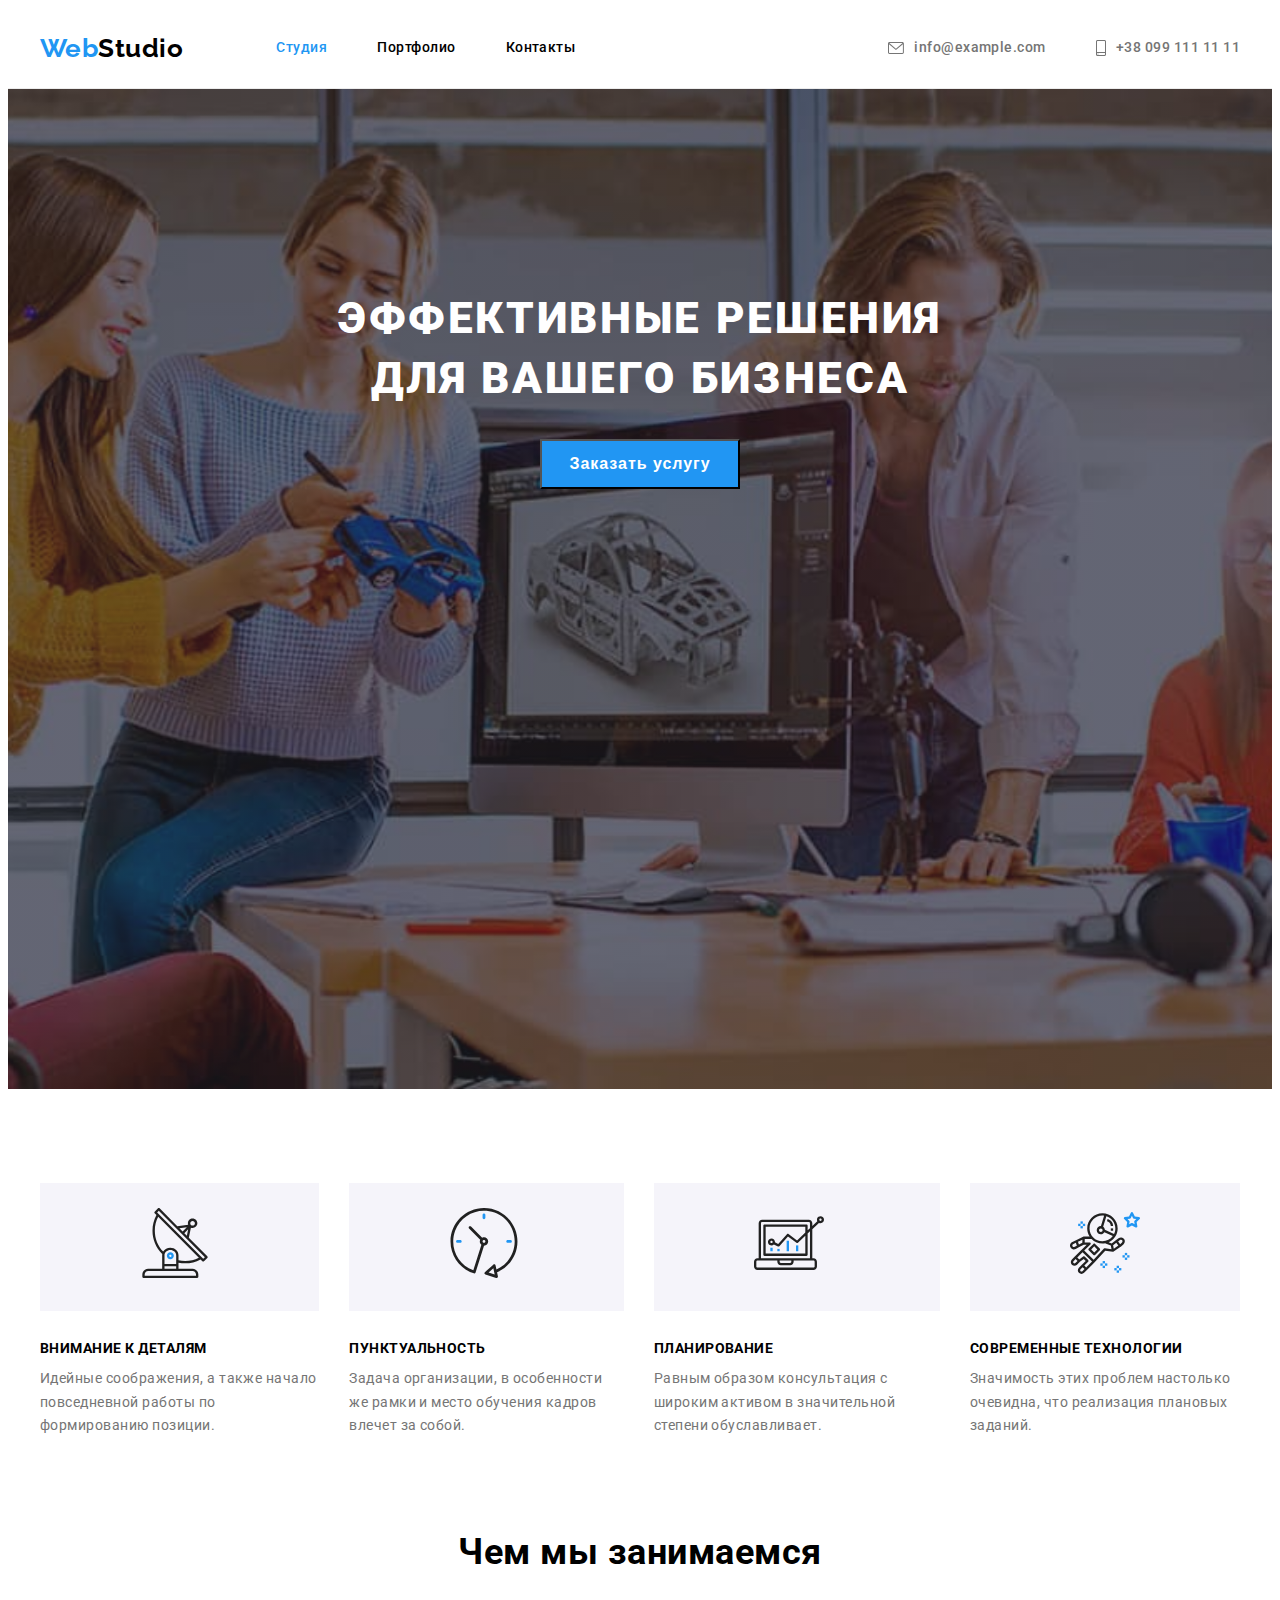
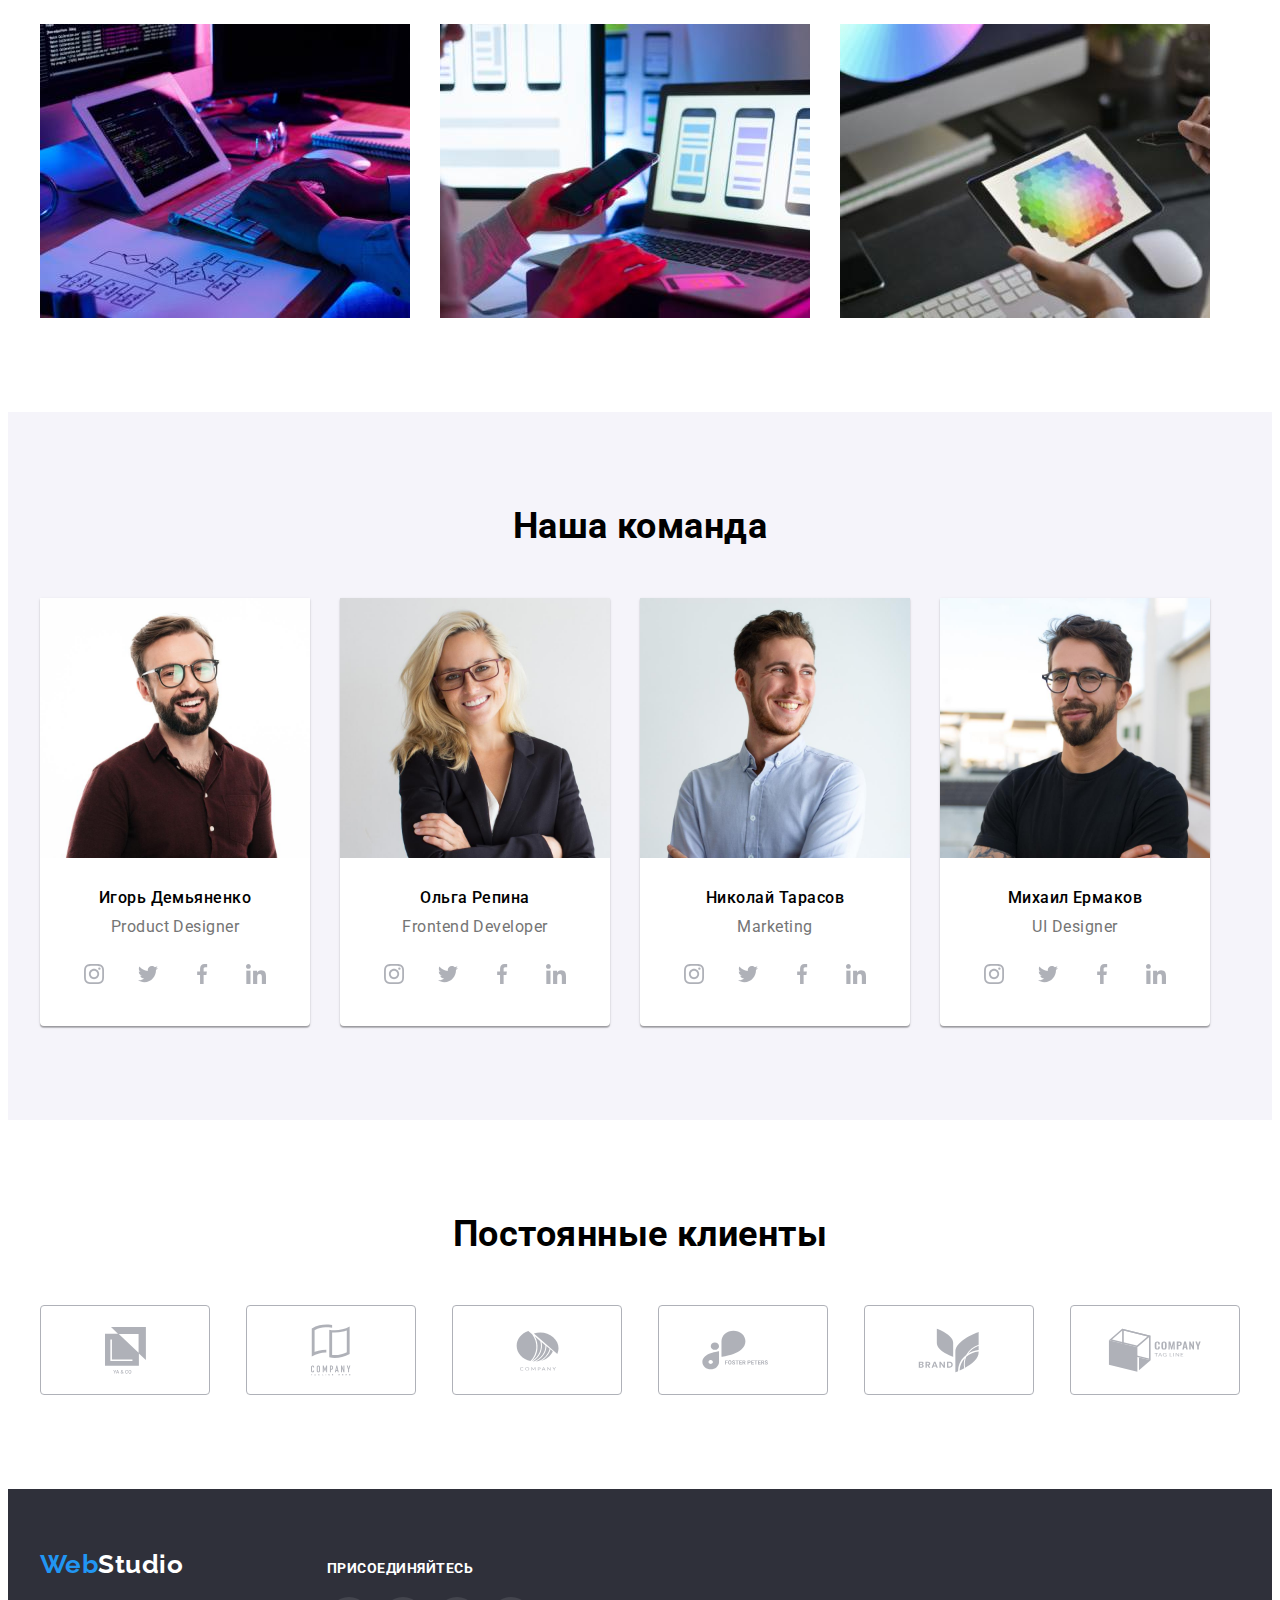
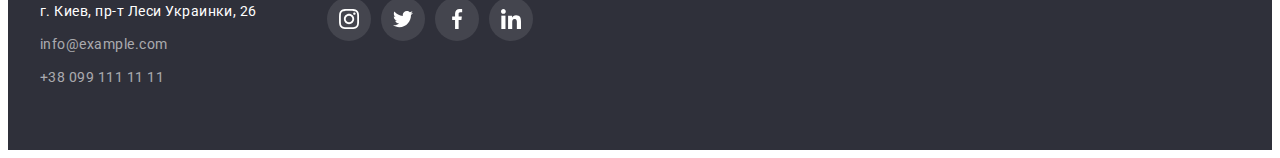
==== commit 6742c277: "corrections HW-4 from 06.07.21" ====
--- a/index.html
+++ b/index.html
@@ -40,18 +40,20 @@
         </nav>
         <ul class="nav-contacts">
           <li class="navigation-item">
-            <a class="nav-email" href="mailto:info@example.com"> 
+            <a class="nav-email" href="mailto:info@example.com">
               <svg class="contact-icon" width="16px" height="12px">
                 <use href="./images/icons.svg#icon-mail"></use>
-              </svg> <span>info@example.com</span> 
-              </a>
+              </svg>
+              <span>info@example.com</span>
+            </a>
           </li>
           <li class="navigation-item">
             <a class="nav-tel" href="tel:+380991111111">
               <svg class="contact-icon" width="10px" height="16px">
                 <use href="./images/icons.svg#icon-smartphone"></use>
               </svg>
-              <span>+38 099 111 11 11</span></a>
+              <span>+38 099 111 11 11</span></a
+            >
           </li>
         </ul>
       </div>
@@ -143,10 +145,10 @@
           <ul class="team-list">
             <li class="team-card">
               <img src="images/ava1.jpg" alt="card1" width="270" />
-              
-                <h3 class="cardname">Игорь Демьяненко</h3>
-                <p class="role">Product Designer</p>
-              
+
+              <h3 class="cardname">Игорь Демьяненко</h3>
+              <p class="role">Product Designer</p>
+
               <ul class="social-list">
                 <li class="social-list-item">
                   <a class="social-list-link" href="">
@@ -180,35 +182,35 @@
             </li>
             <li class="team-card">
               <img src="images/ava2.jpg" alt="card2" width="270" />
-             
-                <h3 class="cardname">Ольга Репина</h3>
-                <p class="role">Frontend Developer</p>
-             
+
+              <h3 class="cardname">Ольга Репина</h3>
+              <p class="role">Frontend Developer</p>
+
               <ul class="social-list">
                 <li class="social-list-item">
                   <a class="social-list-link" href="">
-                     <svg class="social-list-icon" width="20px" height="20px">
+                    <svg class="social-list-icon" width="20px" height="20px">
                       <use href="./images/icons.svg#icon-instagram"></use>
                     </svg>
                   </a>
                 </li>
                 <li class="social-list-item">
                   <a class="social-list-link" href="">
-                     <svg class="social-list-icon" width="20px" height="20px">
+                    <svg class="social-list-icon" width="20px" height="20px">
                       <use href="./images/icons.svg#icon-twitter"></use>
                     </svg>
                   </a>
                 </li>
                 <li class="social-list-item">
                   <a class="social-list-link" href="">
-                     <svg class="social-list-icon" width="20px" height="20px">
+                    <svg class="social-list-icon" width="20px" height="20px">
                       <use href="./images/icons.svg#icon-facebook"></use>
                     </svg>
                   </a>
                 </li>
                 <li class="social-list-item">
                   <a class="social-list-link" href="">
-                     <svg class="social-list-icon" width="20px" height="20px">
+                    <svg class="social-list-icon" width="20px" height="20px">
                       <use href="./images/icons.svg#icon-linkedin"></use>
                     </svg>
                   </a>
@@ -217,35 +219,35 @@
             </li>
             <li class="team-card">
               <img src="images/ava3.jpg" alt="card3" width="270" />
-              
-                <h3 class="cardname">Николай Тарасов</h3>
-                <p class="role">Marketing</p>
-              
+
+              <h3 class="cardname">Николай Тарасов</h3>
+              <p class="role">Marketing</p>
+
               <ul class="social-list">
                 <li class="social-list-item">
                   <a class="social-list-link" href="">
-                     <svg class="social-list-icon" width="20px" height="20px">
+                    <svg class="social-list-icon" width="20px" height="20px">
                       <use href="./images/icons.svg#icon-instagram"></use>
                     </svg>
                   </a>
                 </li>
                 <li class="social-list-item">
                   <a class="social-list-link" href="">
-                     <svg class="social-list-icon" width="20px" height="20px">
+                    <svg class="social-list-icon" width="20px" height="20px">
                       <use href="./images/icons.svg#icon-twitter"></use>
                     </svg>
                   </a>
                 </li>
                 <li class="social-list-item">
                   <a class="social-list-link" href="">
-                     <svg class="social-list-icon" width="20px" height="20px">
+                    <svg class="social-list-icon" width="20px" height="20px">
                       <use href="./images/icons.svg#icon-facebook"></use>
                     </svg>
                   </a>
                 </li>
                 <li class="social-list-item">
                   <a class="social-list-link" href="">
-                     <svg class="social-list-icon" width="20px" height="20px">
+                    <svg class="social-list-icon" width="20px" height="20px">
                       <use href="./images/icons.svg#icon-linkedin"></use>
                     </svg>
                   </a>
@@ -254,10 +256,10 @@
             </li>
             <li class="team-card">
               <img src="images/ava4.jpg" alt="card4" width="270" />
-              
-                <h3 class="cardname">Михаил Ермаков</h3>
-                <p class="role">UI Designer</p>
-              
+
+              <h3 class="cardname">Михаил Ермаков</h3>
+              <p class="role">UI Designer</p>
+
               <ul class="social-list">
                 <li class="social-list-item">
                   <a class="social-list-link" href="">
@@ -275,14 +277,14 @@
                 </li>
                 <li class="social-list-item">
                   <a class="social-list-link" href="">
-                     <svg class="social-list-icon" width="20px" height="20px">
+                    <svg class="social-list-icon" width="20px" height="20px">
                       <use href="./images/icons.svg#icon-facebook"></use>
                     </svg>
                   </a>
                 </li>
                 <li class="social-list-item">
                   <a class="social-list-link" href="">
-                     <svg class="social-list-icon" width="20px" height="20px">
+                    <svg class="social-list-icon" width="20px" height="20px">
                       <use href="./images/icons.svg#icon-linkedin"></use>
                     </svg>
                   </a>
@@ -298,55 +300,43 @@
           <ul class="clients-logo-list">
             <li class="clients-logo-item">
               <a href="" class="clients-logo-link">
-                <svg class="clients-logo">
-                  <use
-                    href="./images/icons.svg#icon-regular-clients-1"
-                  ></use>
-                </svg>
-              </a>
-            </li>
-            <li class="clients-logo-item">
-              <a href="" class="clients-logo-link">
-                <svg class="clients-logo">
-                  <use
-                    href="./images/icons.svg#icon-regular-clients-2"
-                  ></use>
-                </svg>
-              </a>
-            </li>
-            <li class="clients-logo-item">
-              <a href="" class="clients-logo-link">
-                <svg class="clients-logo">
-                  <use
-                    href="./images/icons.svg#icon-regular-clients-3"
-                  ></use>
-                </svg>
-              </a>
-            </li>
-            <li class="clients-logo-item">
-              <a href="" class="clients-logo-link">
-                <svg class="clients-logo">
-                  <use
-                    href="./images/icons.svg#icon-regular-clients-4"
-                  ></use>
-                </svg>
-              </a>
-            </li>
-            <li class="clients-logo-item">
-              <a href="" class="clients-logo-link">
-                <svg class="clients-logo">
-                  <use
-                    href="./images/icons.svg#icon-regular-clients-5"
-                  ></use>
-                </svg>
-              </a>
-            </li>
-            <li class="clients-logo-item">
-              <a href="" class="clients-logo-link">
-                <svg class="clients-logo">
-                  <use
-                    href="./images/icons.svg#icon-regular-clients-6"
-                  ></use>
+                <svg class="clients-logo" width="41px" height="47px">
+                  <use href="./images/icons.svg#icon-regular-clients-1"></use>
+                </svg>
+              </a>
+            </li>
+            <li class="clients-logo-item">
+              <a href="" class="clients-logo-link">
+                <svg class="clients-logo" width="40px" height="52px">
+                  <use href="./images/icons.svg#icon-regular-clients-2"></use>
+                </svg>
+              </a>
+            </li>
+            <li class="clients-logo-item">
+              <a href="" class="clients-logo-link">
+                <svg class="clients-logo" width="43px" height="41px">
+                  <use href="./images/icons.svg#icon-regular-clients-3"></use>
+                </svg>
+              </a>
+            </li>
+            <li class="clients-logo-item">
+              <a href="" class="clients-logo-link">
+                <svg class="clients-logo" width="84px" height="40px">
+                  <use href="./images/icons.svg#icon-regular-clients-4"></use>
+                </svg>
+              </a>
+            </li>
+            <li class="clients-logo-item">
+              <a href="" class="clients-logo-link">
+                <svg class="clients-logo" width="62px" height="45px">
+                  <use href="./images/icons.svg#icon-regular-clients-5"></use>
+                </svg>
+              </a>
+            </li>
+            <li class="clients-logo-item">
+              <a href="" class="clients-logo-link">
+                <svg class="clients-logo" width="94px" height="44px">
+                  <use href="./images/icons.svg#icon-regular-clients-6"></use>
                 </svg>
               </a>
             </li>
@@ -358,24 +348,24 @@
     <footer class="footer">
       <div class="container footer-container">
         <div class="footer-side">
-            <a href="index.html" class="logo"
-              ><span class="logo1">Web</span>Studio</a
-            >
-            <address>
-              <ul class="footer-info">
-                <li><p class="address">г. Киев, пр-т Леси Украинки, 26</p></li>
-                <li>
-                  <a class="nav-email-down" href="mailto:info@example.com"
-                    >info@example.com</a
-                  >
-                </li>
-                <li>
-                  <a class="nav-tel-down" href="tel:+380991111111"
-                    >+38 099 111 11 11</a
-                  >
-                </li>
-              </ul>
-            </address>
+          <a href="index.html" class="logo"
+            ><span class="logo1">Web</span>Studio</a
+          >
+          <address>
+            <ul class="footer-info">
+              <li class="footer-item"><p class="address">г. Киев, пр-т Леси Украинки, 26</p></li>
+              <li class="footer-item">
+                <a class="nav-email-down" href="mailto:info@example.com"
+                  >info@example.com</a
+                >
+              </li>
+              <li class="footer-item">
+                <a class="nav-tel-down" href="tel:+380991111111"
+                  >+38 099 111 11 11</a
+                >
+              </li>
+            </ul>
+          </address>
         </div>
         <div class="footer-social">
           <section class="social-list-footer">
@@ -383,28 +373,28 @@
             <ul class="social-list">
               <li class="social-list-item">
                 <a class="social-list-link" href="">
-                   <svg class="social-list-icon" width="20px" height="20px">
+                  <svg class="social-list-icon" width="20px" height="20px">
                     <use href="./images/icons.svg#icon-instagram"></use>
                   </svg>
                 </a>
               </li>
               <li class="social-list-item">
                 <a class="social-list-link" href="">
-                   <svg class="social-list-icon" width="20px" height="20px">
+                  <svg class="social-list-icon" width="20px" height="20px">
                     <use href="./images/icons.svg#icon-twitter"></use>
                   </svg>
                 </a>
               </li>
               <li class="social-list-item">
                 <a class="social-list-link" href="">
-                   <svg class="social-list-icon" width="20px" height="20px">
+                  <svg class="social-list-icon" width="20px" height="20px">
                     <use href="./images/icons.svg#icon-facebook"></use>
                   </svg>
                 </a>
               </li>
               <li class="social-list-item">
                 <a class="social-list-link" href="">
-                   <svg class="social-list-icon" width="20px" height="20px">
+                  <svg class="social-list-icon" width="20px" height="20px">
                     <use href="./images/icons.svg#icon-linkedin"></use>
                   </svg>
                 </a>
--- a/css/styles.css
+++ b/css/styles.css
@@ -1,35 +1,41 @@
-:root{
+:root {
     --grey-color: #757575;
     --hover-color: #2196f3;
-    --link-color: #AFB1B8;
-}
-
-body{
+    --link-color: #afb1b8;
+}
+
+body {
     font-family: roboto, sans-serif;
     letter-spacing: 0.03em;
 }
-a{
+a {
     text-decoration: none;
 }
-ul, li, p, h1, h2,h3{
+ul,
+li,
+p,
+h1,
+h2,
+h3 {
     margin: 0;
     padding: 0;
 }
-ul, li{
+ul,
+li {
     list-style: none;
 }
-img{
+img {
     width: 100%;
     height: auto;
     display: block;
 }
-.container{
+.container {
     width: 1200px;
     margin: 0 auto;
     padding: 0 15px;
 }
-.title{
-    margin-bottom: 50px;
+.title {
+    padding-bottom: 50px;
 }
 /*логотип*/
 .logo {
@@ -39,7 +45,7 @@
     line-height: 1.19;
     color: #000000;
 }
-.logo:hover{
+.logo:hover {
     color: #000000;
 }
 
@@ -48,32 +54,34 @@
 }
 
 /*верхняя навигация*/
-.navigation-line{
-    display: flex;
-    align-items:center; 
-}
-header{ 
-    border-bottom: 1px solid #ECECEC;
+.navigation-line {
+    display: flex;
+    align-items: center;
+}
+header {
+    border-bottom: 1px solid #ececec;
     height: 80px;
     display: flex;
     align-items: center;
 }
-.header-flex{
+.header-flex {
     display: flex;
     justify-content: center;
 }
 .navigation {
     display: flex;
+    margin-left: 93px;
+}
+.navigation-item{
     font-size: 14px;
     font-weight: 500;
     line-height: 1.14;
-    margin-left: 93px;
-}
-.nav-buttons{
+}
+.nav-buttons {
     color: black;
 }
-.navigation-item:not(:last-of-type){
-    margin-right: 50px;   
+.navigation-item:not(:last-of-type) {
+    margin-right: 50px;
 }
 /* .navigation-item{
     display: flex;
@@ -86,28 +94,28 @@
     align-items: center;
 } */
 .nav-buttons:hover,
-.nav-buttons:focus{
-    color: var(--hover-color);
-}
-.nav-buttons:active{
+.nav-buttons:focus {
+    color: var(--hover-color);
+}
+.nav-buttons:active {
     color: #2196f3;
 }
 .nav-buttons.current {
     color: var(--hover-color);
 }
-.nav-contacts{
+.nav-contacts {
     align-items: center;
     padding-left: 0px;
-    display: inline-flex; 
+    display: inline-flex;
     margin-left: auto;
 }
 .nav-email {
-   color: var(--grey-color);
-   display: flex;
-   justify-content: center;
-   align-items: center;
-}
-.nav-tel{
+    color: var(--grey-color);
+    display: flex;
+    justify-content: center;
+    align-items: center;
+}
+.nav-tel {
     color: var(--grey-color);
     display: flex;
     justify-content: center;
@@ -118,20 +126,20 @@
     color: var(--hover-color);
 }
 .nav-tel:hover,
-.nav-tel:focus{
+.nav-tel:focus {
     color: var(--hover-color);
 }
 .nav-email:hover .contact-icon,
-.nav-email:focus .contact-icon{
+.nav-email:focus .contact-icon {
     fill: var(--hover-color);
 }
 .nav-tel:hover .contact-icon,
-.nav-tel:focus .contact-icon{
+.nav-tel:focus .contact-icon {
     fill: var(--hover-color);
 }
 /*главная секция*/
 .main-section {
-    background-color: #2F303A;
+    background-color: #2f303a;
     background-image: linear-gradient(rgba(47, 48, 58, 0.4), rgba(47, 48, 58, 0.4)), url("../images/hero-image.jpg");
     max-width: 1600px;
     min-height: 600px;
@@ -140,25 +148,25 @@
     padding: 200px 0;
     margin: 0 auto;
 }
-.central-section{
+.central-section {
     display: flex;
     flex-direction: column;
     align-items: center;
 }
-.main-congr{
+.main-congr {
     font-size: 44px;
     line-height: 1.36;
     font-weight: 900;
     color: #ffffff;
     text-transform: uppercase;
-    letter-spacing: 0.06em;   
+    letter-spacing: 0.06em;
     margin: 0px;
     text-align: center;
 }
 .main-button {
     margin-top: 30px;
     color: #ffffff;
-    background-color:var(--hover-color);
+    background-color: var(--hover-color);
     width: 200px;
     height: 50px;
     font-size: 16px;
@@ -168,18 +176,17 @@
 }
 
 /*princips section*/
-.section{
+.section {
     padding: 94px 0;
 }
-.princips-list{
+.princips-list {
     display: flex;
     padding-left: 0px;
 }
-.princips:not(::last-child){
+.princips:not(::last-child) {
     margin-right: 30px;
 }
 .princips-title {
-    
     margin-top: 30px;
     margin-bottom: 10px;
     text-transform: uppercase;
@@ -187,79 +194,78 @@
     font-size: 14px;
     font-weight: 700;
 }
-.princips-text{
+.princips-text {
     color: var(--grey-color);
     font-weight: 400;
 }
-h2{
+h2 {
     font-size: 36px;
     line-height: 1.16;
     font-weight: bold;
 }
 
-.princips-list h3{
-    
+.princips-list h3 {
 }
 .princips {
     font-size: 14px;
-    line-height: 1.7;   
-}
-.princips:not(:last-child){
-    margin-right:30px ; 
-}
-.icon{
+    line-height: 1.7;
+}
+.princips:not(:last-child) {
+    margin-right: 30px;
+}
+.icon {
     background-position: center;
-    margin:  25px 100px;
-}
-.princips-icon-overlay{
-    background-color: #F5F4FA;
+    margin: 25px 100px;
+}
+.princips-icon-overlay {
+    background-color: #f5f4fa;
     background-size: 270px 120px;
     margin-bottom: 30px;
 }
 
 /**activities**/
-.activities{
+.activities {
     display: flex;
     padding-top: 0;
 }
-.activities-title{
+.activities-title {
     text-align: center;
 }
-.activities-list{
+.activities-list {
     padding-left: 0px;
     list-style-type: none;
     display: flex;
 }
-.activities-item:not(:last-child){
+.activities-item:not(:last-child) {
     padding-right: 30px;
 }
 /**our team section**/
-.our-team{
-    background-color: #F5F4FA;
-}
-.team-title{
+.our-team {
+    background-color: #f5f4fa;
+}
+.team-title {
     text-align: center;
 }
-.team-list{
-    display: flex;
-}
-.team-card{
+.team-list {
+    display: flex;
+}
+.team-card {
     background-color: #ffffff;
     box-shadow: 0px 1px 3px rgba(0, 0, 0, 0.12), 0px 1px 1px rgba(0, 0, 0, 0.14), 0px 2px 1px rgba(0, 0, 0, 0.2);
     border-radius: 0px 0px 4px 4px;
     width: 270px;
 }
-.team-card:not(:last-child){
+.team-card:not(:last-child) {
     margin-right: 30px;
 }
-.cardname{
-   text-align: center;
+.cardname {
+    text-align: center;
     font-size: 16px;
     font-weight: 500;
-    margin-top: 30px;
-    margin-bottom: 10px;
-}
-.role{
+    padding-top: 30px;
+    padding-bottom: 10px;
+}
+.role {
     text-align: center;
     font-size: 16px;
     color: var(--grey-color);
@@ -267,85 +273,84 @@
 }
 
 /**social icons*/
-.social-list{
+.social-list {
     list-style: none;
     display: flex;
     justify-content: space-between;
-    margin: 16px 32px 30px;
+    padding: 16px 32px 30px;
 }
 /* .social-list-item{
     margin: 0px;
 } */
-.social-list-link{
-    display: flex;
-    align-items: center;
-    justify-content: center;
-   width: 44px;
-   height: 44px;
-   border-radius: 50%;
-   fill: var(--link-color);
+.social-list-link {
+    display: flex;
+    align-items: center;
+    justify-content: center;
+    width: 44px;
+    height: 44px;
+    border-radius: 50%;
+    fill: var(--link-color);
 }
 /* .social-list-icon{
    width="20px" height="20px"
 } */
 
 .social-list-link:hover,
-.social-list-link:focus{
-  fill: #ffffff;
-  background-color: var(--hover-color);
-}
-.contact-icon{
+.social-list-link:focus {
+    fill: #ffffff;
+    background-color: var(--hover-color);
+}
+.contact-icon {
     fill: var(--grey-color);
     margin-right: 10px;
 }
 .contact-icon:hover,
-.contact-icon:focus{
+.contact-icon:focus {
     fill: var(--hover-color);
 }
 
 /** clients section**/
-.regular-clients{
-    
-}
-.clients-title{
-    display: flex;
-    justify-content: center;
-}
-.clients-logo-list{
+.regular-clients {
+}
+.clients-title {
+    display: flex;
+    justify-content: center;
+}
+.clients-logo-list {
     padding: 0px;
     list-style: none;
     display: flex;
     justify-content: space-between;
 }
-.clients-logo-link{
+.clients-logo-link {
     display: flex;
     justify-content: center;
     align-items: center;
     width: 170px;
     height: 90px;
-    fill: var(--grey-color);
-    border: 1px solid #AFB1B8;
+    fill: var(--link-color);
+    border: 1px solid var(--link-color);
     box-sizing: border-box;
     border-radius: 4px;
 }
-.clients-logo {
+/* .clients-logo {
     width: 106px;
     height: 60px;
-}
+} */
 
 .clients-logo-link:hover,
-.clients-logo-link:focus{
+.clients-logo-link:focus {
     fill: var(--hover-color);
     border-color: var(--hover-color);
 }
 
 /*нижняя часть*/
-.footer{
-    background-color:#2F303A;
+.footer {
+    background-color: #2f303a;
     padding: 60px 0;
 }
 
-.footer-info{
+.footer-info {
     margin-top: 20px;
     text-decoration: none;
     list-style: none;
@@ -354,16 +359,20 @@
     line-height: 1.7;
     color: #ffffff;
 }
-.footer-blocks{
-    display: flex;
-}
-.footer-side{
+.footer-item:not(:last-child){
+    margin-bottom: 9px;
+}
+.footer-blocks {
+    display: flex;
+}
+.footer-side {
     margin-right: 70px;
 }
-.footer-side .logo{
-    color: #ffffff;
-}
-.nav-email-down, .nav-tel-down{
+.footer-side .logo {
+    color: #ffffff;
+}
+.nav-email-down,
+.nav-tel-down {
     color: rgba(255, 255, 255, 0.6);
     text-decoration: none;
     list-style: none;
@@ -371,33 +380,35 @@
     font-style: normal;
     line-height: 1.7;
 }
-.nav-email-down:hover, .nav-email-down:focus{
-    color: var(--hover-color);
-} 
-.nav-tel-down:hover, .nav-tel-down:focus{
-    color: var(--hover-color);
-}
-.footer-container{
-    display: flex;
-}
-.footer-social{
+.nav-email-down:hover,
+.nav-email-down:focus {
+    color: var(--hover-color);
+}
+.nav-tel-down:hover,
+.nav-tel-down:focus {
+    color: var(--hover-color);
+}
+.footer-container {
+    display: flex;
+}
+.footer-social {
     margin-top: 12px;
 }
-.footer-social .social-list{
-    margin:0px;
+.footer-social .social-list {
+    margin: 0px;
     padding: 0px;
     display: flex;
     justify-content: flex-start;
 }
-.footer-social .social-list-item{
-    background-color: #FFFFFF1A;
+.footer-social .social-list-item {
+    background-color: #ffffff1a;
     border-radius: 50%;
     margin: 0px 10px 0px 0px;
 }
-.footer-social .social-list-icon{
+.footer-social .social-list-icon {
     fill: #ffffff;
 }
-.social-list-title{
+.social-list-title {
     color: #ffffff;
     font-size: 14px;
     line-height: 1.14;
@@ -405,16 +416,16 @@
 }
 /*портфолио */
 /*filters*/
-.filters{
+.filters {
     margin-bottom: 50px;
-   display: flex;
-   justify-content: center;
-}
-.filters-item:not(:last-child){
+    display: flex;
+    justify-content: center;
+}
+.filters-item:not(:last-child) {
     margin-right: 8px;
 }
 /*кнопки*/
-.button{
+.button {
     padding: 6px 22px;
     font-family: roboto;
     font-size: 16px;
@@ -424,14 +435,14 @@
     border: none;
     border-radius: 4px;
 }
-.button:hover, .button:focus{
+.button:hover,
+.button:focus {
     background-color: var(--hover-color);
-    color:#ffffff;
+    color: #ffffff;
     box-shadow: 0px 4px 4px 0px #00000040;
-    ;
 }
 /*projects*/
-.projects-list{
+.projects-list {
     display: flex;
     flex-wrap: wrap;
     justify-content: space-between;
@@ -440,29 +451,29 @@
 /* .project{
     border: 1px solid #EEEEEE;
 } */
-.project:hover{
-    box-shadow: 0px 4px 4px rgba(0, 0, 0, 0.25);            
-}
-.project{
+.project:hover {
+    box-shadow: 0px 4px 4px rgba(0, 0, 0, 0.25);
+}
+.project {
     margin-bottom: 30px;
-    border: 1px solid #EEEEEE;
-}
-.project h3{
+    border: 1px solid #eeeeee;
+}
+.project h3 {
     font-weight: 700;
     font-style: bold;
     font-size: 18px;
     line-height: 2;
     letter-spacing: 0.06em;
 }
-.project p{
+.project p {
     color: var(--grey-color);
     font-weight: 400;
     font-size: 16px;
     line-height: 1.87;
 }
-.card-signature{
+.card-signature {
     padding: 20px 24px;
 }
-.card-set{
+.card-set {
     margin-bottom: -30px;
 }
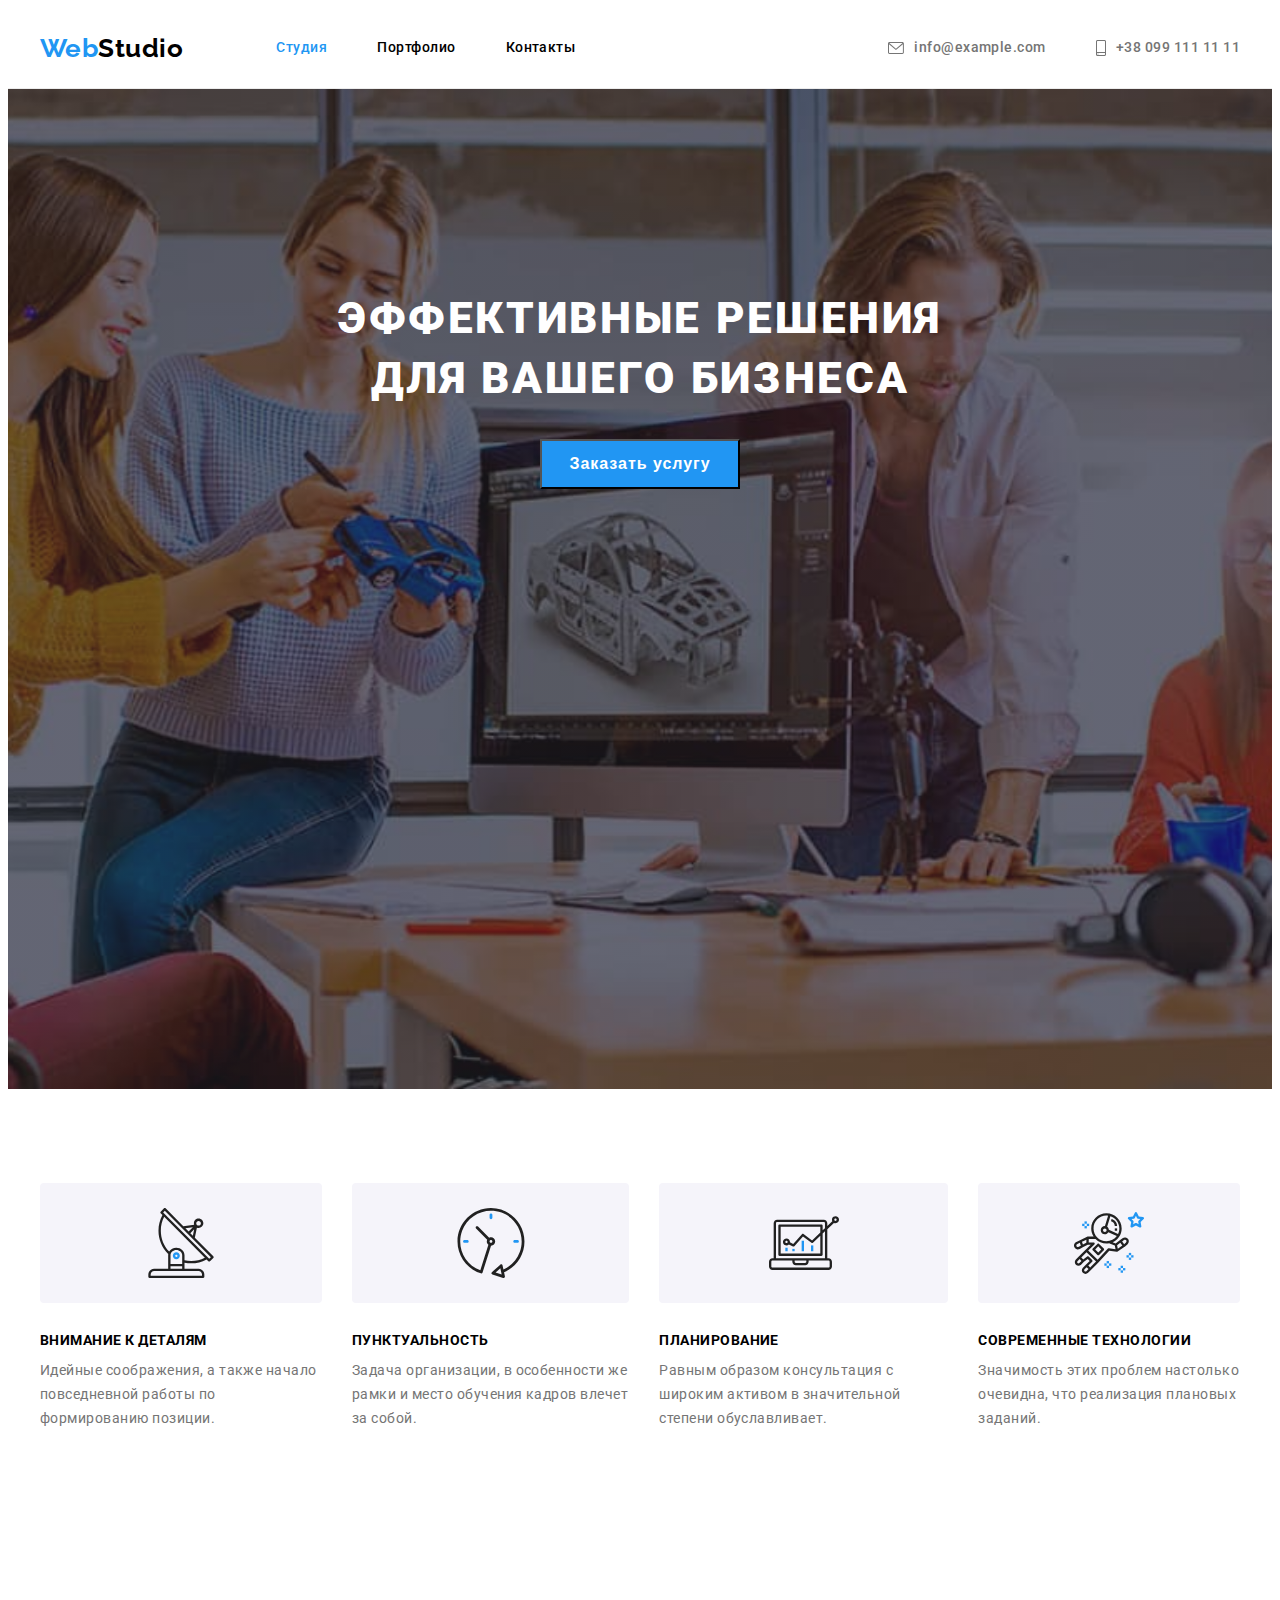
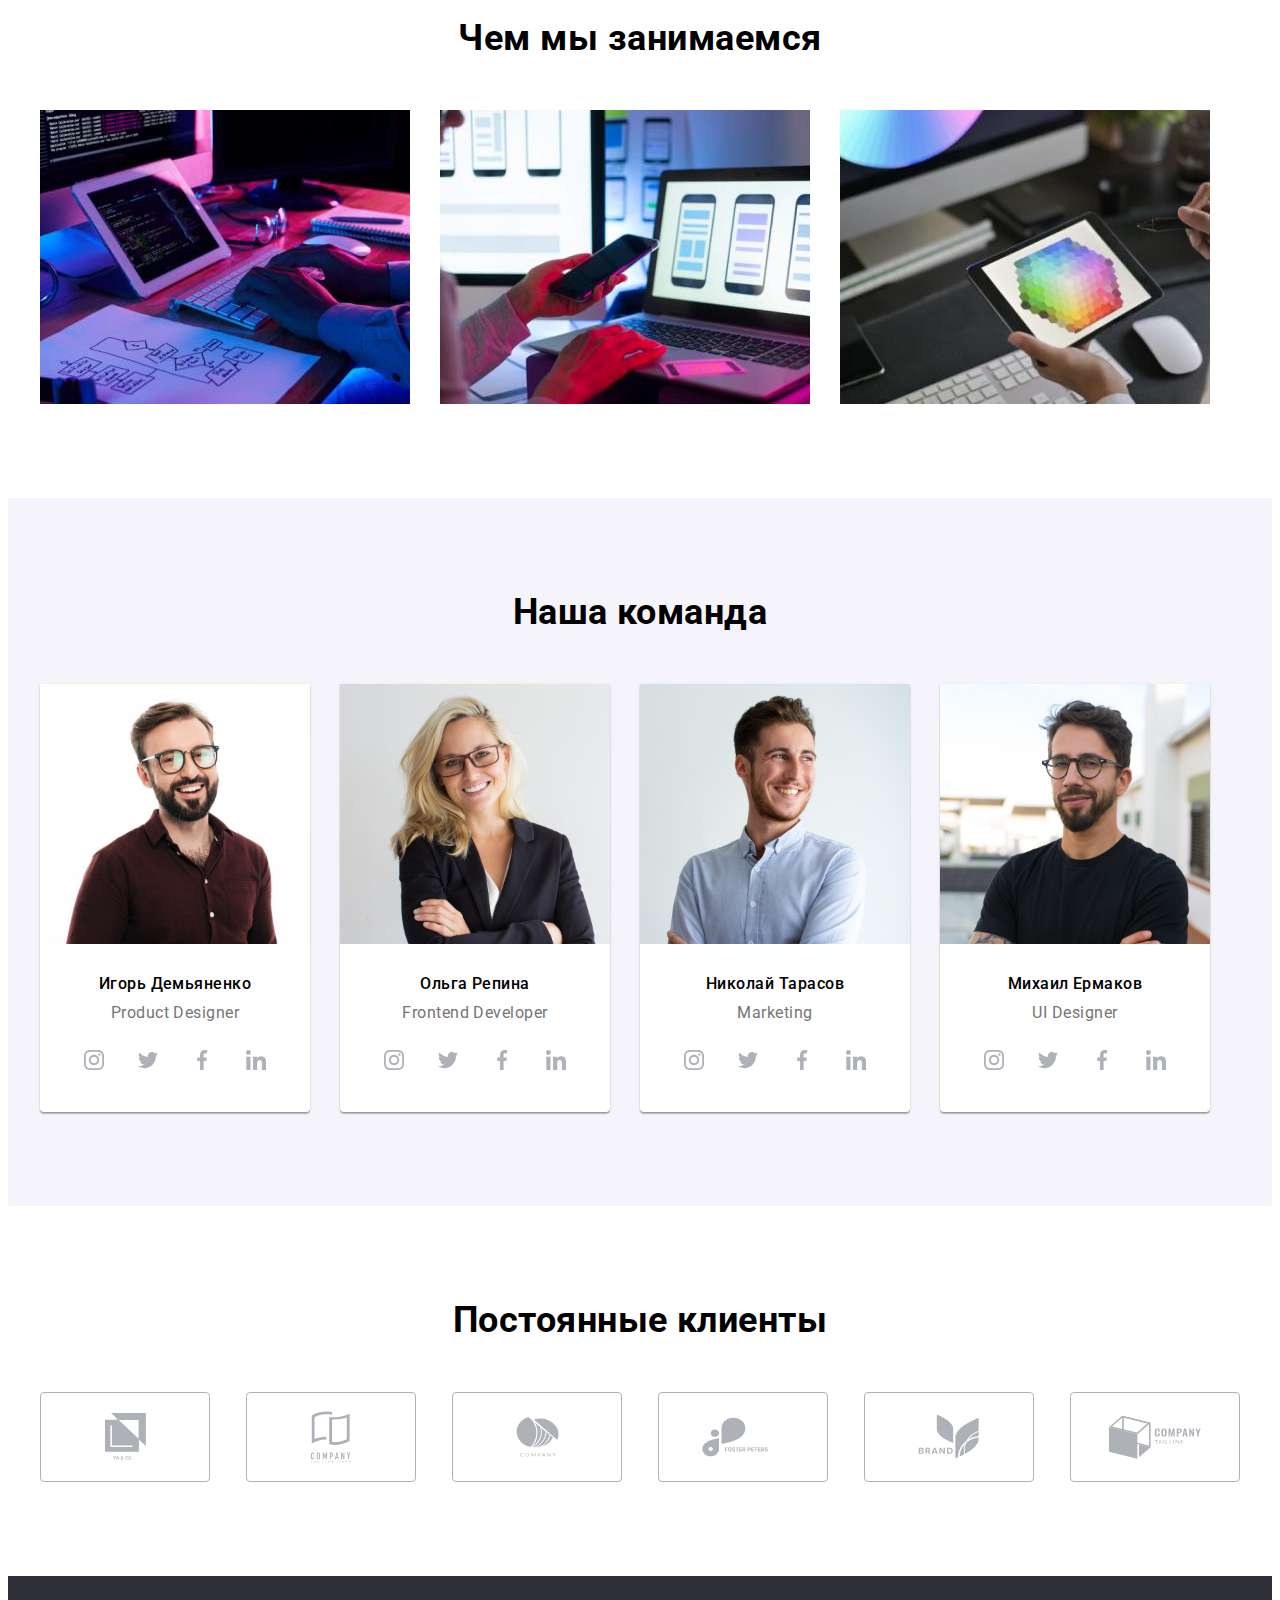
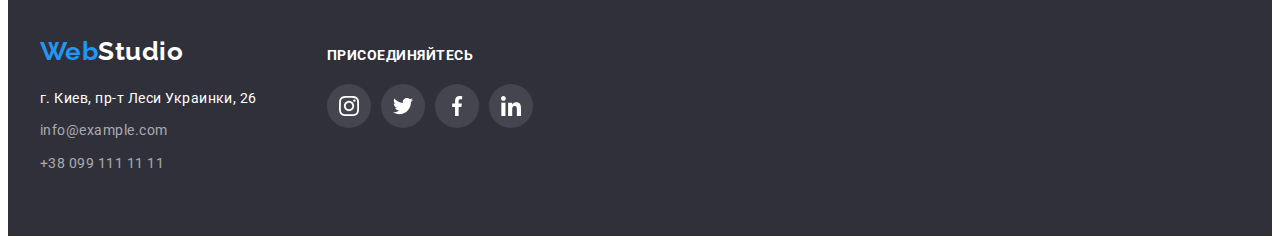
==== commit 2240f380: "add corrections 07.07.21" ====
--- a/index.html
+++ b/index.html
@@ -28,13 +28,13 @@
           >
           <ul class="navigation">
             <li class="navigation-item">
-              <a class="nav-buttons current" href="index.html">Студия</a>
+              <a class="nav-link current" href="index.html">Студия</a>
             </li>
             <li class="navigation-item">
-              <a class="nav-buttons" href="portfolio.html">Портфолио</a>
+              <a class="nav-link" href="portfolio.html">Портфолио</a>
             </li>
             <li class="navigation-item">
-              <a class="nav-buttons" href="contacts.html">Контакты</a>
+              <a class="nav-link" href="contacts.html">Контакты</a>
             </li>
           </ul>
         </nav>
@@ -65,7 +65,7 @@
             <h1 class="main-congr">
               Эффективные решения <br />для вашего бизнеса
             </h1>
-            <button class="main-button">Заказать услугу</button>
+            <button type="button" class="main-button">Заказать услугу</button>
           </div>
         </div>
       </section>
@@ -145,156 +145,160 @@
           <ul class="team-list">
             <li class="team-card">
               <img src="images/ava1.jpg" alt="card1" width="270" />
+              <div class="team-card-subscript">
+                <h3 class="cardname">Игорь Демьяненко</h3>
+                <p class="role">Product Designer</p>
 
-              <h3 class="cardname">Игорь Демьяненко</h3>
-              <p class="role">Product Designer</p>
-
-              <ul class="social-list">
-                <li class="social-list-item">
-                  <a class="social-list-link" href="">
-                    <svg class="social-list-icon" width="20px" height="20px">
-                      <use href="./images/icons.svg#icon-instagram"></use>
-                    </svg>
-                  </a>
-                </li>
-                <li class="social-list-item">
-                  <a class="social-list-link" href="">
-                    <svg class="social-list-icon" width="20px" height="20px">
-                      <use href="./images/icons.svg#icon-twitter"></use>
-                    </svg>
-                  </a>
-                </li>
-                <li class="social-list-item">
-                  <a class="social-list-link" href="">
-                    <svg class="social-list-icon" width="20px" height="20px">
-                      <use href="./images/icons.svg#icon-facebook"></use>
-                    </svg>
-                  </a>
-                </li>
-                <li class="social-list-item">
-                  <a class="social-list-link" href="">
-                    <svg class="social-list-icon" width="20px" height="20px">
-                      <use href="./images/icons.svg#icon-linkedin"></use>
-                    </svg>
-                  </a>
-                </li>
-              </ul>
+                <ul class="social-list">
+                  <li class="social-list-item">
+                    <a class="social-list-link" href="">
+                      <svg class="social-list-icon" width="20px" height="20px">
+                        <use href="./images/icons.svg#icon-instagram"></use>
+                      </svg>
+                    </a>
+                  </li>
+                  <li class="social-list-item">
+                    <a class="social-list-link" href="">
+                      <svg class="social-list-icon" width="20px" height="20px">
+                        <use href="./images/icons.svg#icon-twitter"></use>
+                      </svg>
+                    </a>
+                  </li>
+                  <li class="social-list-item">
+                    <a class="social-list-link" href="">
+                      <svg class="social-list-icon" width="20px" height="20px">
+                        <use href="./images/icons.svg#icon-facebook"></use>
+                      </svg>
+                    </a>
+                  </li>
+                  <li class="social-list-item">
+                    <a class="social-list-link" href="">
+                      <svg class="social-list-icon" width="20px" height="20px">
+                        <use href="./images/icons.svg#icon-linkedin"></use>
+                      </svg>
+                    </a>
+                  </li>
+                </ul>
+              </div>  
             </li>
             <li class="team-card">
               <img src="images/ava2.jpg" alt="card2" width="270" />
+              <div class="team-card-subscript">
+                <h3 class="cardname">Ольга Репина</h3>
+                <p class="role">Frontend Developer</p>
 
-              <h3 class="cardname">Ольга Репина</h3>
-              <p class="role">Frontend Developer</p>
-
-              <ul class="social-list">
-                <li class="social-list-item">
-                  <a class="social-list-link" href="">
-                    <svg class="social-list-icon" width="20px" height="20px">
-                      <use href="./images/icons.svg#icon-instagram"></use>
-                    </svg>
-                  </a>
-                </li>
-                <li class="social-list-item">
-                  <a class="social-list-link" href="">
-                    <svg class="social-list-icon" width="20px" height="20px">
-                      <use href="./images/icons.svg#icon-twitter"></use>
-                    </svg>
-                  </a>
-                </li>
-                <li class="social-list-item">
-                  <a class="social-list-link" href="">
-                    <svg class="social-list-icon" width="20px" height="20px">
-                      <use href="./images/icons.svg#icon-facebook"></use>
-                    </svg>
-                  </a>
-                </li>
-                <li class="social-list-item">
-                  <a class="social-list-link" href="">
-                    <svg class="social-list-icon" width="20px" height="20px">
-                      <use href="./images/icons.svg#icon-linkedin"></use>
-                    </svg>
-                  </a>
-                </li>
-              </ul>
+                <ul class="social-list">
+                  <li class="social-list-item">
+                    <a class="social-list-link" href="">
+                      <svg class="social-list-icon" width="20px" height="20px">
+                        <use href="./images/icons.svg#icon-instagram"></use>
+                      </svg>
+                    </a>
+                  </li>
+                  <li class="social-list-item">
+                    <a class="social-list-link" href="">
+                      <svg class="social-list-icon" width="20px" height="20px">
+                        <use href="./images/icons.svg#icon-twitter"></use>
+                      </svg>
+                    </a>
+                  </li>
+                  <li class="social-list-item">
+                    <a class="social-list-link" href="">
+                      <svg class="social-list-icon" width="20px" height="20px">
+                        <use href="./images/icons.svg#icon-facebook"></use>
+                      </svg>
+                    </a>
+                  </li>
+                  <li class="social-list-item">
+                    <a class="social-list-link" href="">
+                      <svg class="social-list-icon" width="20px" height="20px">
+                        <use href="./images/icons.svg#icon-linkedin"></use>
+                      </svg>
+                    </a>
+                  </li>
+                </ul>
+              </div>  
             </li>
             <li class="team-card">
               <img src="images/ava3.jpg" alt="card3" width="270" />
+              <div class="team-card-subscript">
+                <h3 class="cardname">Николай Тарасов</h3>
+                <p class="role">Marketing</p>
 
-              <h3 class="cardname">Николай Тарасов</h3>
-              <p class="role">Marketing</p>
-
-              <ul class="social-list">
-                <li class="social-list-item">
-                  <a class="social-list-link" href="">
-                    <svg class="social-list-icon" width="20px" height="20px">
-                      <use href="./images/icons.svg#icon-instagram"></use>
-                    </svg>
-                  </a>
-                </li>
-                <li class="social-list-item">
-                  <a class="social-list-link" href="">
-                    <svg class="social-list-icon" width="20px" height="20px">
-                      <use href="./images/icons.svg#icon-twitter"></use>
-                    </svg>
-                  </a>
-                </li>
-                <li class="social-list-item">
-                  <a class="social-list-link" href="">
-                    <svg class="social-list-icon" width="20px" height="20px">
-                      <use href="./images/icons.svg#icon-facebook"></use>
-                    </svg>
-                  </a>
-                </li>
-                <li class="social-list-item">
-                  <a class="social-list-link" href="">
-                    <svg class="social-list-icon" width="20px" height="20px">
-                      <use href="./images/icons.svg#icon-linkedin"></use>
-                    </svg>
-                  </a>
-                </li>
-              </ul>
+                <ul class="social-list">
+                  <li class="social-list-item">
+                    <a class="social-list-link" href="">
+                      <svg class="social-list-icon" width="20px" height="20px">
+                        <use href="./images/icons.svg#icon-instagram"></use>
+                      </svg>
+                    </a>
+                  </li>
+                  <li class="social-list-item">
+                    <a class="social-list-link" href="">
+                      <svg class="social-list-icon" width="20px" height="20px">
+                        <use href="./images/icons.svg#icon-twitter"></use>
+                      </svg>
+                    </a>
+                  </li>
+                  <li class="social-list-item">
+                    <a class="social-list-link" href="">
+                      <svg class="social-list-icon" width="20px" height="20px">
+                        <use href="./images/icons.svg#icon-facebook"></use>
+                      </svg>
+                    </a>
+                  </li>
+                  <li class="social-list-item">
+                    <a class="social-list-link" href="">
+                      <svg class="social-list-icon" width="20px" height="20px">
+                        <use href="./images/icons.svg#icon-linkedin"></use>
+                      </svg>
+                    </a>
+                  </li>
+                </ul>
+              </div>  
             </li>
             <li class="team-card">
               <img src="images/ava4.jpg" alt="card4" width="270" />
+              <div class="team-card-subscript">
+                <h3 class="cardname">Михаил Ермаков</h3>
+                <p class="role">UI Designer</p>
 
-              <h3 class="cardname">Михаил Ермаков</h3>
-              <p class="role">UI Designer</p>
-
-              <ul class="social-list">
-                <li class="social-list-item">
-                  <a class="social-list-link" href="">
-                    <svg class="social-list-icon" width="20px" height="20px">
-                      <use href="./images/icons.svg#icon-instagram"></use>
-                    </svg>
-                  </a>
-                </li>
-                <li class="social-list-item">
-                  <a class="social-list-link" href="">
-                    <svg class="social-list-icon" width="20px" height="20px">
-                      <use href="./images/icons.svg#icon-twitter"></use>
-                    </svg>
-                  </a>
-                </li>
-                <li class="social-list-item">
-                  <a class="social-list-link" href="">
-                    <svg class="social-list-icon" width="20px" height="20px">
-                      <use href="./images/icons.svg#icon-facebook"></use>
-                    </svg>
-                  </a>
-                </li>
-                <li class="social-list-item">
-                  <a class="social-list-link" href="">
-                    <svg class="social-list-icon" width="20px" height="20px">
-                      <use href="./images/icons.svg#icon-linkedin"></use>
-                    </svg>
-                  </a>
-                </li>
-              </ul>
+                <ul class="social-list">
+                  <li class="social-list-item">
+                    <a class="social-list-link" href="">
+                      <svg class="social-list-icon" width="20px" height="20px">
+                        <use href="./images/icons.svg#icon-instagram"></use>
+                      </svg>
+                    </a>
+                  </li>
+                  <li class="social-list-item">
+                    <a class="social-list-link" href="">
+                      <svg class="social-list-icon" width="20px" height="20px">
+                        <use href="./images/icons.svg#icon-twitter"></use>
+                      </svg>
+                    </a>
+                  </li>
+                  <li class="social-list-item">
+                    <a class="social-list-link" href="">
+                      <svg class="social-list-icon" width="20px" height="20px">
+                        <use href="./images/icons.svg#icon-facebook"></use>
+                      </svg>
+                    </a>
+                  </li>
+                  <li class="social-list-item">
+                    <a class="social-list-link" href="">
+                      <svg class="social-list-icon" width="20px" height="20px">
+                        <use href="./images/icons.svg#icon-linkedin"></use>
+                      </svg>
+                    </a>
+                  </li>
+                </ul>
+              </div>
             </li>
           </ul>
         </div>
       </section>
-      <section class="regular-clients section">
+      <section class="section">
         <div class="container">
           <h2 class="clients-title title">Постоянные клиенты</h2>
           <ul class="clients-logo-list">
@@ -351,9 +355,9 @@
           <a href="index.html" class="logo"
             ><span class="logo1">Web</span>Studio</a
           >
-          <address>
+          <address class="address">
             <ul class="footer-info">
-              <li class="footer-item"><p class="address">г. Киев, пр-т Леси Украинки, 26</p></li>
+              <li class="footer-item"><p>г. Киев, пр-т Леси Украинки, 26</p></li>
               <li class="footer-item">
                 <a class="nav-email-down" href="mailto:info@example.com"
                   >info@example.com</a
--- a/css/styles.css
+++ b/css/styles.css
@@ -20,8 +20,7 @@
     margin: 0;
     padding: 0;
 }
-ul,
-li {
+ul {
     list-style: none;
 }
 img {
@@ -35,7 +34,7 @@
     padding: 0 15px;
 }
 .title {
-    padding-bottom: 50px;
+    margin-bottom: 50px;
 }
 /*логотип*/
 .logo {
@@ -62,11 +61,9 @@
     border-bottom: 1px solid #ececec;
     height: 80px;
     display: flex;
-    align-items: center;
 }
 .header-flex {
     display: flex;
-    justify-content: center;
 }
 .navigation {
     display: flex;
@@ -77,10 +74,10 @@
     font-weight: 500;
     line-height: 1.14;
 }
-.nav-buttons {
+.nav-link {
     color: black;
 }
-.navigation-item:not(:last-of-type) {
+.navigation-item:not(:last-child) {
     margin-right: 50px;
 }
 /* .navigation-item{
@@ -93,19 +90,18 @@
     justify-content: center;
     align-items: center;
 } */
-.nav-buttons:hover,
-.nav-buttons:focus {
-    color: var(--hover-color);
-}
-.nav-buttons:active {
+.nav-link:hover,
+.nav-link:focus {
+    color: var(--hover-color);
+}
+.nav-link:active {
     color: #2196f3;
 }
-.nav-buttons.current {
+.nav-link.current {
     color: var(--hover-color);
 }
 .nav-contacts {
     align-items: center;
-    padding-left: 0px;
     display: inline-flex;
     margin-left: auto;
 }
@@ -142,7 +138,7 @@
     background-color: #2f303a;
     background-image: linear-gradient(rgba(47, 48, 58, 0.4), rgba(47, 48, 58, 0.4)), url("../images/hero-image.jpg");
     max-width: 1600px;
-    min-height: 600px;
+    height: 600px;
     background-size: cover;
     background-position: center;
     padding: 200px 0;
@@ -181,13 +177,11 @@
 }
 .princips-list {
     display: flex;
-    padding-left: 0px;
 }
 .princips:not(::last-child) {
     margin-right: 30px;
 }
 .princips-title {
-    margin-top: 30px;
     margin-bottom: 10px;
     text-transform: uppercase;
     line-height: 1.14;
@@ -203,9 +197,9 @@
     line-height: 1.16;
     font-weight: bold;
 }
-
+/* 
 .princips-list h3 {
-}
+} */
 .princips {
     font-size: 14px;
     line-height: 1.7;
@@ -213,31 +207,32 @@
 .princips:not(:last-child) {
     margin-right: 30px;
 }
-.icon {
-    background-position: center;
-    margin: 25px 100px;
-}
+/* .icon {
+    
+  
+} */
 .princips-icon-overlay {
+    display: flex;
+    justify-content: center;
     background-color: #f5f4fa;
-    background-size: 270px 120px;
+    border-radius: 4px;
     margin-bottom: 30px;
+    padding: 25px 0;
+
 }
 
 /**activities**/
-.activities {
-    display: flex;
+/* .activities {
     padding-top: 0;
-}
+} */
 .activities-title {
     text-align: center;
 }
 .activities-list {
-    padding-left: 0px;
-    list-style-type: none;
     display: flex;
 }
 .activities-item:not(:last-child) {
-    padding-right: 30px;
+    margin-right: 30px;
 }
 /**our team section**/
 .our-team {
@@ -258,14 +253,17 @@
 .team-card:not(:last-child) {
     margin-right: 30px;
 }
+.team-card-subscript{
+    padding: 30px 0;
+}
 .cardname {
     text-align: center;
     font-size: 16px;
     font-weight: 500;
-    padding-top: 30px;
-    padding-bottom: 10px;
+    margin-bottom: 10px;
 }
 .role {
+    margin-bottom: 16px;
     text-align: center;
     font-size: 16px;
     color: var(--grey-color);
@@ -274,14 +272,12 @@
 
 /**social icons*/
 .social-list {
-    list-style: none;
-    display: flex;
-    justify-content: space-between;
-    padding: 16px 32px 30px;
-}
-/* .social-list-item{
-    margin: 0px;
-} */
+    display: flex;
+    justify-content: center;
+}
+.social-list-item:not(:last-child){
+    margin-right: 10px;
+}
 .social-list-link {
     display: flex;
     align-items: center;
@@ -291,9 +287,6 @@
     border-radius: 50%;
     fill: var(--link-color);
 }
-/* .social-list-icon{
-   width="20px" height="20px"
-} */
 
 .social-list-link:hover,
 .social-list-link:focus {
@@ -310,15 +303,10 @@
 }
 
 /** clients section**/
-.regular-clients {
-}
 .clients-title {
-    display: flex;
-    justify-content: center;
+    text-align: center;
 }
 .clients-logo-list {
-    padding: 0px;
-    list-style: none;
     display: flex;
     justify-content: space-between;
 }
@@ -349,9 +337,10 @@
     background-color: #2f303a;
     padding: 60px 0;
 }
-
+.address{
+    margin-top: 20px;
+}
 .footer-info {
-    margin-top: 20px;
     text-decoration: none;
     list-style: none;
     font-size: 14px;
@@ -390,10 +379,9 @@
 }
 .footer-container {
     display: flex;
-}
-.footer-social {
-    margin-top: 12px;
-}
+    align-items: baseline;
+}
+
 .footer-social .social-list {
     margin: 0px;
     padding: 0px;
@@ -459,6 +447,7 @@
     border: 1px solid #eeeeee;
 }
 .project h3 {
+    color: #000000;
     font-weight: 700;
     font-style: bold;
     font-size: 18px;
